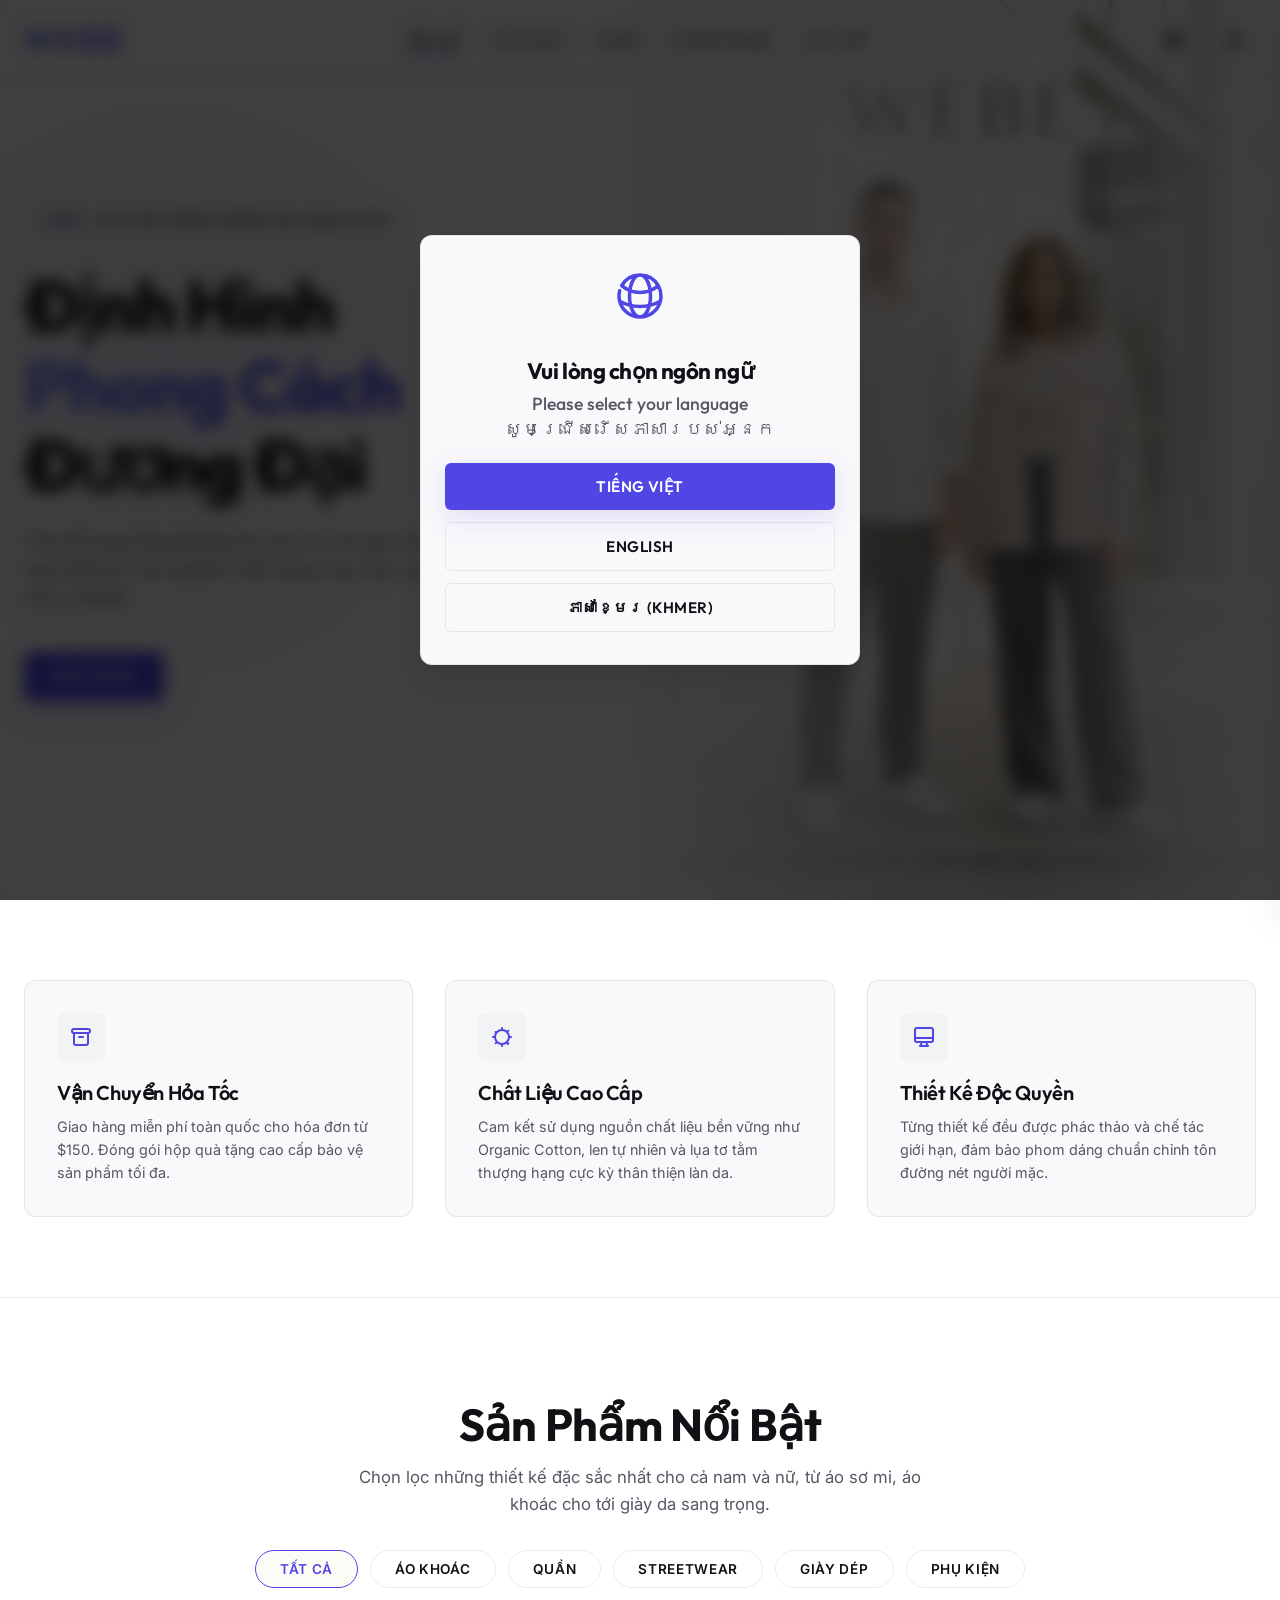
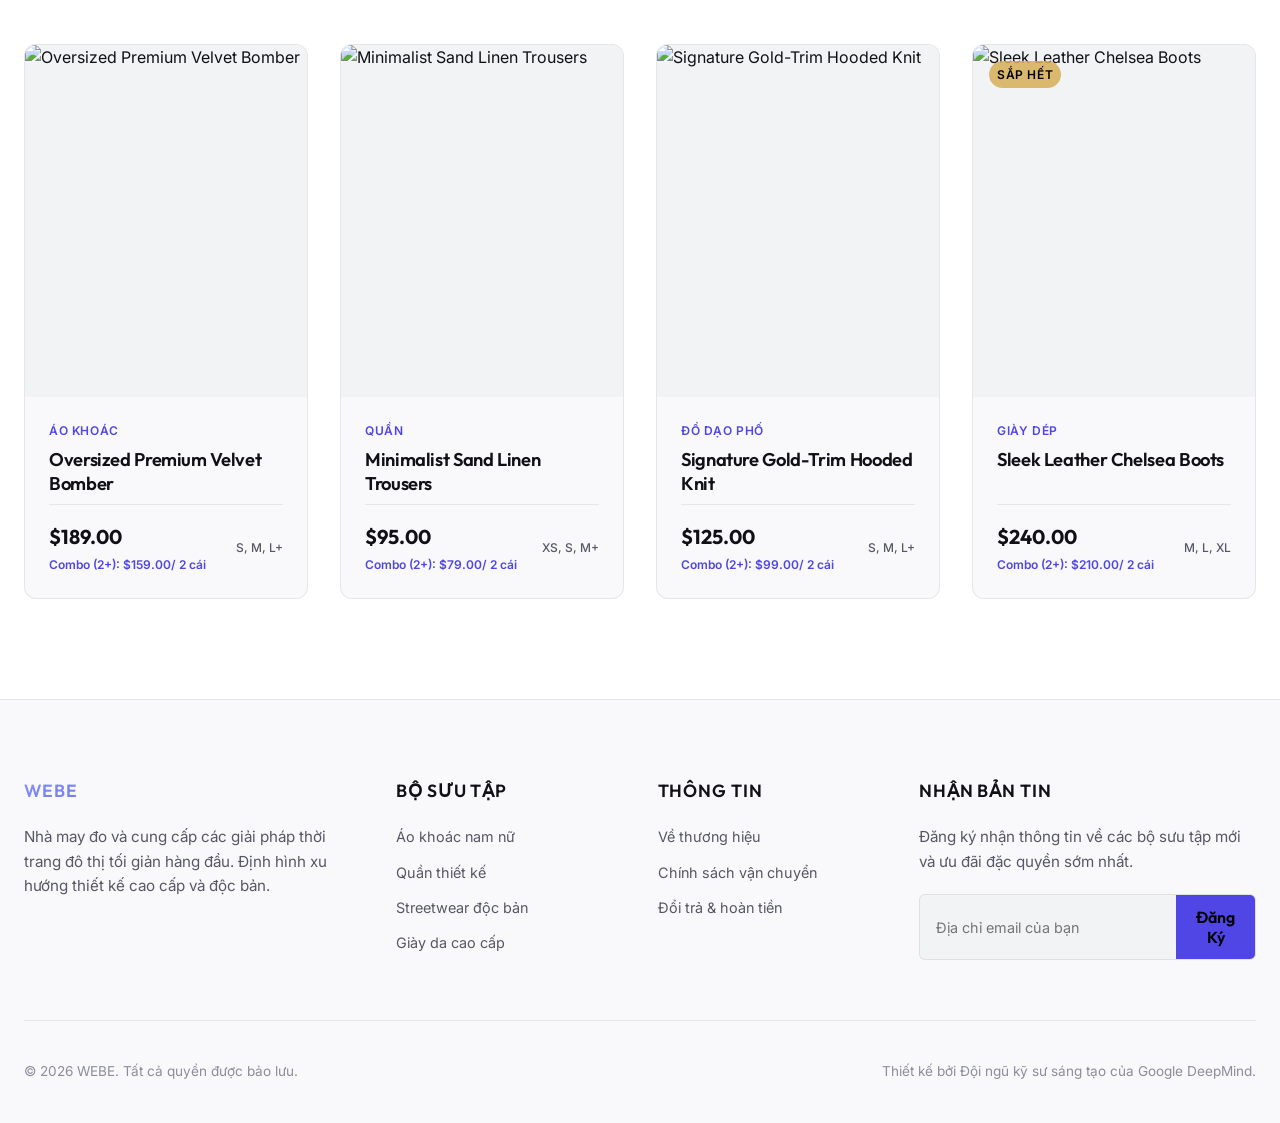
==== index.html @ cad2ecef "wrap modal containers inside forms to prevent mobile/webview form submission bugs" ====
<!DOCTYPE html>
<html lang="vi">

<head>
  <meta charset="UTF-8">
  <meta name="viewport" content="width=device-width, initial-scale=1.0">
  <title>WEBE | Premium Contemporary Fashion Store</title>
  <!-- SEO Meta Tags -->
  <meta name="description"
    content="Khám phá bộ sưu tập thời trang đương đại WEBE. Thiết kế tối giản, chất liệu cao cấp và phong cách đô thị thời thượng.">
  <meta name="keywords" content="thời trang, webe, premium fashion, áo khoác, streetwear, quần áo thiết kế">

  <link rel="stylesheet" href="css/style.css">
  <link rel="stylesheet" href="css/landing.css">
</head>

<body>

  <!-- Floating Navigation Bar -->
  <nav class="navbar" id="navbar">
    <div class="container navbar-container">
      <div class="logo">
        <a href="index.html">WEBE</a>
      </div>

      <ul class="nav-links">
        <li><a href="#" class="nav-link active" data-filter="all" data-i18n="nav_all">Tất Cả</a></li>
        <li><a href="#" class="nav-link" data-filter="Outerwear" data-i18n="nav_outerwear">Áo Khoác</a></li>
        <li><a href="#" class="nav-link" data-filter="Trousers" data-i18n="nav_trousers">Quần</a></li>
        <li><a href="#" class="nav-link" data-filter="Streetwear" data-i18n="nav_streetwear">Streetwear</a></li>
        <li><a href="#" class="nav-link" data-filter="Footwear" data-i18n="nav_footwear">Giày Dép</a></li>
      </ul>

      <div class="nav-actions">
        <!-- Language Selector Dropdown -->
        <div class="lang-selector-wrapper">
          <button class="btn-icon" id="btnLangSelector" title="Ngôn ngữ / Language / ភាសា">
            <!-- Globe Icon SVG -->
            <svg style="width: 20px; height: 20px;" fill="none" stroke="currentColor" stroke-width="2"
              viewBox="0 0 24 24" xmlns="http://www.w3.org/2000/svg">
              <path stroke-linecap="round" stroke-linejoin="round"
                d="M12 21a9.004 9.004 0 008.716-6.747M12 21a9.004 9.004 0 01-8.716-6.747M12 21c2.485 0 4.5-4.03 4.5-9S14.485 3 12 3m0 18c-2.485 0-4.5-4.03-4.5-9S9.515 3 12 3m0 0a8.997 8.997 0 017.843 4.582M12 3a8.997 8.997 0 00-7.843 4.582m15.686 0A11.953 11.953 0 0112 10.5c-2.998 0-5.74-1.1-7.843-2.918m15.686 0A8.959 8.959 0 0121 12c0 .778-.099 1.533-.284 2.253m0 0A17.919 17.919 0 0112 16.5c-3.162 0-6.133-.815-8.716-2.247m0 0A9.015 9.015 0 013 12c0-.778.099-1.533.284-2.253">
              </path>
            </svg>
          </button>
          <div class="lang-dropdown" id="langDropdown">
            <button class="lang-option-btn active" data-lang="vi">Tiếng Việt</button>
            <button class="lang-option-btn" data-lang="en">English</button>
            <button class="lang-option-btn" data-lang="km">ភាសាខ្មែរ</button>
          </div>
        </div>

        <!-- Cart Trigger Badge -->
        <button class="btn-icon cart-trigger" id="btnOpenCart" title="Giỏ hàng">
          <svg style="width: 20px; height: 20px;" fill="none" stroke="currentColor" stroke-width="2" viewBox="0 0 24 24"
            xmlns="http://www.w3.org/2000/svg">
            <path stroke-linecap="round" stroke-linejoin="round" d="M16 11V7a4 4 0 00-8 0v4M5 9h14l1 12H4L5 9z"></path>
          </svg>
          <span class="cart-count" id="cartBadge">0</span>
        </button>
      </div>
    </div>
  </nav>

  <!-- Hero Section -->
  <header class="hero">
    <div class="hero-glow"></div>
    <div class="container" style="height: 100%; display: flex; align-items: center; width: 100%;">
      <div class="hero-content">
        <div class="hero-badge">
          <span class="badge badge-primary" data-i18n="hero_badge_new">WEBE</span>
          <span data-i18n="hero_badge_season">BST THỜI TRANG ĐƯƠNG ĐẠI UNISEX 2026</span>
        </div>
        <h1 class="hero-title" data-i18n="hero_title">Định Hình<br><span class="text-gold">Phong Cách</span><br>Đương
          Đại</h1>
        <p class="hero-description" data-i18n="hero_desc">Tinh tế trong từng đường kim mũi chỉ, tối giản trong ngôn ngữ
          thiết kế. Trải nghiệm
          chất lượng may mặc cao cấp vượt trội từ WEBE.</p>
        <div class="hero-buttons">
          <a href="#collection" class="btn btn-primary" data-i18n="hero_buy_now">Mua Ngay</a>
        </div>
      </div>
    </div>

    <!-- Hero Image Media -->
    <div class="hero-bg-media">
      <img src="assets/hero_model.png" class="hero-img" alt="WEBE Premium Contemporary Fashion Lookbook Model">
    </div>
  </header>

  <!-- Trust Propositions Section -->
  <section class="features-section">
    <div class="container">
      <div class="features-grid">
        <!-- Feature 1 -->
        <div class="feature-card">
          <div class="feature-icon">
            <svg fill="none" stroke="currentColor" stroke-width="2" viewBox="0 0 24 24"
              xmlns="http://www.w3.org/2000/svg">
              <path stroke-linecap="round" stroke-linejoin="round"
                d="M5 8h14M5 8a2 2 0 110-4h14a2 2 0 110 4M5 8v10a2 2 0 002 2h10a2 2 0 002-2V8m-9 4h4"></path>
            </svg>
          </div>
          <h3 class="feature-title" data-i18n="feat1_title">Vận Chuyển Hỏa Tốc</h3>
          <p class="feature-desc" data-i18n="feat1_desc">Giao hàng miễn phí toàn quốc cho hóa đơn từ $50. Đóng gói hộp
            quà tặng cao cấp bảo vệ
            sản phẩm tối đa.</p>
        </div>
        <!-- Feature 2 -->
        <div class="feature-card">
          <div class="feature-icon">
            <svg fill="none" stroke="currentColor" stroke-width="2" viewBox="0 0 24 24"
              xmlns="http://www.w3.org/2000/svg">
              <path stroke-linecap="round" stroke-linejoin="round"
                d="M12 3v1m0 16v1m9-9h-1M4 12H3m15.364-6.364l-.707.707M6.343 17.657l-.707.707m0-11.314l.707.707m11.314 11.314l.707-.707M12 5a7 7 0 100 14 7 7 0 000-14z">
              </path>
            </svg>
          </div>
          <h3 class="feature-title" data-i18n="feat2_title">Chất Liệu Cao Cấp</h3>
          <p class="feature-desc" data-i18n="feat2_desc">Cam kết sử dụng nguồn chất liệu bền vững như Organic Cotton,
            len tự nhiên và lụa tơ
            tằm thượng hạng cực kỳ thân thiện làn da.</p>
        </div>
        <!-- Feature 3 -->
        <div class="feature-card">
          <div class="feature-icon">
            <svg fill="none" stroke="currentColor" stroke-width="2" viewBox="0 0 24 24"
              xmlns="http://www.w3.org/2000/svg">
              <path stroke-linecap="round" stroke-linejoin="round"
                d="M9.75 17L9 20l-1 1h8l-1-1-.75-3M3 13h18M5 17h14a2 2 0 002-2V5a2 2 0 00-2-2H5a2 2 0 00-2 2v10a2 2 0 002 2z">
              </path>
            </svg>
          </div>
          <h3 class="feature-title" data-i18n="feat3_title">Thiết Kế Độc Quyền</h3>
          <p class="feature-desc" data-i18n="feat3_desc">Từng thiết kế đều được phác thảo và chế tác giới hạn, đảm bảo
            phom dáng chuẩn chỉnh
            tôn đường nét người mặc.</p>
        </div>
      </div>
    </div>
  </section>

  <!-- Collection Section -->
  <section class="collection-section" id="collection">
    <div class="container">
      <div class="collection-header">
        <h2 data-i18n="coll_title">Sản Phẩm Nổi Bật</h2>
        <p data-i18n="coll_desc">Chọn lọc những thiết kế đặc sắc nhất cho cả nam và nữ, từ áo sơ mi, áo khoác cho tới
          giày da sang trọng.
        </p>

        <!-- Category Filter Tabs -->
        <div class="filter-tabs">
          <button class="filter-tab active" data-filter="all" data-i18n="coll_tab_all">Tất cả</button>
          <button class="filter-tab" data-filter="Outerwear" data-i18n="coll_tab_outer">Áo khoác</button>
          <button class="filter-tab" data-filter="Trousers" data-i18n="coll_tab_trousers">Quần</button>
          <button class="filter-tab" data-filter="Streetwear" data-i18n="coll_tab_street">Streetwear</button>
          <button class="filter-tab" data-filter="Footwear" data-i18n="coll_tab_footwear">Giày dép</button>
          <button class="filter-tab" data-filter="Accessories" data-i18n="coll_tab_acc">Phụ kiện</button>
        </div>
      </div>

      <!-- Dynamic Product List -->
      <div class="products-grid" id="productsGrid">
        <!-- Products populated dynamically by landing.js -->
      </div>
    </div>
  </section>

  <!-- Side Cart Drawer Overlay -->
  <div class="cart-overlay" id="cartOverlay"></div>
  <div class="cart-drawer" id="cartDrawer">
    <div class="cart-header">
      <h3 data-i18n="cart_title">Giỏ Hàng Của Bạn</h3>
      <span class="cart-close" id="btnCloseCart">
        <!-- Cross SVG -->
        <svg style="width: 24px; height: 24px;" fill="none" stroke="currentColor" stroke-width="2" viewBox="0 0 24 24"
          xmlns="http://www.w3.org/2000/svg">
          <path stroke-linecap="round" stroke-linejoin="round" d="M6 18L18 6M6 6l12 12"></path>
        </svg>
      </span>
    </div>

    <!-- Scrollable Items List -->
    <div class="cart-items" id="cartItemsContainer">
      <!-- Generated dynamically in landing.js -->
    </div>

    <!-- Summary Total Box -->
    <div class="cart-footer">
      <div class="cart-totals-list" style="margin-bottom: 20px;">
        <div class="cart-totals-row">
          <span data-i18n="cart_subtotal">Tạm tính:</span>
          <span id="cartSubtotal">$0.00</span>
        </div>
        <div class="cart-totals-row">
          <span data-i18n="cart_shipping">Phí vận chuyển:</span>
          <span id="cartShipping">$0.00</span>
        </div>
        <div class="cart-totals-row total-row">
          <span data-i18n="cart_total">Tổng thanh toán:</span>
          <span class="text-gold" id="cartTotal">$0.00</span>
        </div>
      </div>
      <button class="btn btn-primary cart-checkout-btn" id="btnCheckout" data-i18n="cart_checkout">Thanh Toán Ngay</button>
    </div>
  </div>

  <!-- PRODUCT QUICK VIEW OVERLAY MODAL -->
  <div class="modal-overlay" id="quickViewModal">
    <div class="modal-container">
      <div class="modal-header" style="border-bottom: none;">
        <div></div>
        <span class="modal-close" id="btnCloseQVModal">
          <!-- Cross SVG -->
          <svg style="width: 24px; height: 24px;" fill="none" stroke="currentColor" stroke-width="2" viewBox="0 0 24 24"
            xmlns="http://www.w3.org/2000/svg">
            <path stroke-linecap="round" stroke-linejoin="round" d="M6 18L18 6M6 6l12 12"></path>
          </svg>
        </span>
      </div>

      <div class="modal-body" style="padding-top: 0;">
        <div class="quick-view-container">
          <!-- Left Gallery Image Carousel -->
          <div class="quick-view-gallery">
            <div class="gallery-main-wrapper">
              <img id="qvMainImage" src="" class="gallery-main-img" alt="product main view">
            </div>
            <div class="gallery-thumbs" id="qvThumbs">
              <!-- Dynamically populated thumbnails -->
            </div>
          </div>

          <!-- Right specs selector panel -->
          <div class="quick-view-details">
            <span class="qv-category" id="qvCategory">Category</span>
            <h2 class="qv-title" id="qvTitle">Product Name</h2>
            <div class="qv-price" id="qvPrice">$0.00</div>
            <p class="qv-desc" id="qvDesc">Description goes here...</p>

            <!-- Color Options Selection -->
            <div class="variant-selection">
              <h4 class="variant-title" data-i18n="qv_color">Màu sắc:</h4>
              <div class="color-variants" id="qvColorsContainer">
                <!-- Color dots -->
              </div>
            </div>

            <!-- Size Selection -->
            <div class="variant-selection">
              <h4 class="variant-title" data-i18n="qv_size">Kích cỡ:</h4>
              <div class="size-variants" id="qvSizesContainer">
                <!-- Sizes items -->
              </div>
            </div>

            <div class="qv-stock-info" id="qvStockInfo">Còn hàng: 0 sản phẩm</div>

            <button class="btn btn-primary" id="btnQVAddToCart" style="width: 100%; margin-top: 24px; padding: 16px;"
              data-i18n="qv_add_to_cart">
              Thêm Vào Giỏ Hàng
            </button>
          </div>
        </div>
      </div>
    </div>
  </div>

  <!-- CHECKOUT MODAL -->
  <div class="modal-overlay" id="checkoutModal">
    <form id="checkoutForm" class="modal-container" style="max-width: 500px; margin: 0;">
      <div class="modal-header">
        <h3 data-i18n="check_title">Thông Tin Giao Hàng</h3>
        <span class="modal-close" id="btnCloseCheckoutModal">
          <!-- Cross SVG -->
          <svg style="width: 24px; height: 24px;" fill="none" stroke="currentColor" stroke-width="2" viewBox="0 0 24 24"
            xmlns="http://www.w3.org/2000/svg">
            <path stroke-linecap="round" stroke-linejoin="round" d="M6 18L18 6M6 6l12 12"></path>
          </svg>
        </span>
      </div>
      <div class="modal-body">
        <div class="form-group">
          <label for="custName" data-i18n="check_name">Họ và Tên *</label>
          <input type="text" id="custName" class="form-control" placeholder="Nhập họ và tên đầy đủ" required>
        </div>
        <div class="form-group">
          <label for="custPhone" data-i18n="check_phone">Số Điện Thoại *</label>
          <input type="tel" id="custPhone" class="form-control" placeholder="Nhập số điện thoại liên hệ" required
            pattern="[0-9]{9,11}" title="Vui lòng nhập số điện thoại hợp lệ từ 9 đến 11 số">
        </div>
        <div class="form-group">
          <label for="custAddress" data-i18n="check_address">Địa Chỉ Giao Hàng *</label>
          <textarea id="custAddress" class="form-control" rows="3" placeholder="Nhập địa chỉ giao nhận chi tiết"
            required></textarea>
        </div>

        <div style="margin-top: 24px; padding-top: 16px; border-top: 1px solid var(--border-color);">
          <div style="display: flex; justify-content: space-between; margin-bottom: 8px; font-size: 0.9rem; color: var(--text-secondary);">
            <span data-i18n="cart_subtotal">Tạm tính:</span>
            <span id="checkoutSubtotal">$0.00</span>
          </div>
          <div style="display: flex; justify-content: space-between; margin-bottom: 8px; font-size: 0.9rem; color: var(--text-secondary);">
            <span data-i18n="cart_shipping">Phí vận chuyển:</span>
            <span id="checkoutShipping">$0.00</span>
          </div>
          <div style="display: flex; justify-content: space-between; font-weight: 700; font-size: 1.15rem; color: var(--text-primary); border-top: 1px dashed var(--border-color); padding-top: 12px; margin-top: 12px; align-items: center;">
            <span data-i18n="cart_total">Tổng thanh toán:</span>
            <span class="text-gold" id="checkoutTotalAmount" style="font-size: 1.4rem; font-weight: 700; font-family: var(--font-heading);">$0.00</span>
          </div>
        </div>
      </div>
      <div class="modal-footer">
        <button type="button" class="btn btn-secondary" id="btnCancelCheckout" data-i18n="check_cancel">Hủy</button>
        <button type="submit" class="btn btn-primary" id="btnConfirmCheckout"
          data-i18n="check_confirm">Xác Nhận Đặt Hàng</button>
      </div>
    </form>
  </div>

  <!-- Storefooter -->
  <footer class="footer">
    <div class="container">
      <div class="footer-grid">
        <div class="footer-col footer-about">
          <h4 class="text-gold" data-i18n="foot_about_title">WEBE</h4>
          <p data-i18n="foot_about_desc">Nhà may đo và cung cấp các giải pháp thời trang đô thị tối giản hàng đầu. Định
            hình xu hướng thiết kế cao
            cấp và độc bản.</p>
        </div>

        <div class="footer-col">
          <h4 data-i18n="foot_coll_title">Bộ Sưu Tập</h4>
          <div class="footer-links">
            <a href="#" class="footer-link" data-filter="Outerwear" data-i18n="foot_links_outer">Áo khoác nam nữ</a>
            <a href="#" class="footer-link" data-filter="Trousers" data-i18n="foot_links_trousers">Quần thiết kế</a>
            <a href="#" class="footer-link" data-filter="Streetwear" data-i18n="foot_links_street">Streetwear độc
              bản</a>
            <a href="#" class="footer-link" data-filter="Footwear" data-i18n="foot_links_footwear">Giày da cao cấp</a>
          </div>
        </div>

        <div class="footer-col">
          <h4 data-i18n="foot_info_title">Thông Tin</h4>
          <div class="footer-links">
            <a href="#" class="footer-link" data-i18n="foot_links_brand">Về thương hiệu</a>
            <a href="#" class="footer-link" data-i18n="foot_links_ship">Chính sách vận chuyển</a>
            <a href="#" class="footer-link" data-i18n="foot_links_refund">Đổi trả & hoàn tiền</a>
          </div>
        </div>

        <div class="footer-col footer-newsletter">
          <h4 data-i18n="foot_news_title">Nhận Bản Tin</h4>
          <p data-i18n="foot_news_desc">Đăng ký nhận thông tin về các bộ sưu tập mới và ưu đãi đặc quyền sớm nhất.</p>
          <form class="newsletter-form" id="newsletterForm">
            <input type="email" placeholder="Địa chỉ email của bạn" required>
            <button type="submit" data-i18n="foot_news_btn">Đăng Ký</button>
          </form>
        </div>
      </div>

      <div class="footer-bottom">
        <p data-i18n="foot_copy">&copy; 2026 WEBE. Tất cả quyền được bảo lưu.</p>
        <p data-i18n="foot_credit">Thiết kế bởi Đội ngũ kỹ sư sáng tạo của Google DeepMind.</p>
      </div>
    </div>
  </footer>

  <!-- FIRST VISIT LANGUAGE WELCOME POPUP -->
  <div class="modal-overlay" id="langWelcomeModal" style="z-index: 4000;">
    <div class="modal-container" style="max-width: 440px; text-align: center; padding: 32px 24px;">
      <div style="font-size: 2.5rem; margin-bottom: 16px; color: var(--accent);">
        <!-- Globe Icon SVG -->
        <svg style="width: 56px; height: 56px; margin: 0 auto;" fill="none" stroke="currentColor" stroke-width="1.5"
          viewBox="0 0 24 24" xmlns="http://www.w3.org/2000/svg">
          <path stroke-linecap="round" stroke-linejoin="round"
            d="M12 21a9.004 9.004 0 008.716-6.747M12 21a9.004 9.004 0 01-8.716-6.747M12 21c2.485 0 4.5-4.03 4.5-9S14.485 3 12 3m0 18c-2.485 0-4.5-4.03-4.5-9S9.515 3 12 3m0 0a8.997 8.997 0 017.843 4.582M12 3a8.997 8.997 0 00-7.843 4.582m15.686 0A11.953 11.953 0 0112 10.5c-2.998 0-5.74-1.1-7.843-2.918m15.686 0A8.959 8.959 0 0121 12c0 .778-.099 1.533-.284 2.253m0 0A17.919 17.919 0 0112 16.5c-3.162 0-6.133-.815-8.716-2.247m0 0A9.015 9.015 0 013 12c0-.778.099-1.533.284-2.253">
          </path>
        </svg>
      </div>
      <h3 style="font-family: var(--font-heading); font-size: 1.4rem; font-weight: 700; margin-bottom: 8px;">Vui lòng
        chọn ngôn ngữ</h3>
      <h4
        style="font-family: var(--font-heading); font-size: 1.1rem; font-weight: 500; color: var(--text-secondary); margin-bottom: 4px; text-transform: none; letter-spacing: normal;">
        Please select your language</h4>
      <h4
        style="font-family: var(--font-heading); font-size: 1.1rem; font-weight: 500; color: var(--text-secondary); margin-bottom: 24px; text-transform: none; letter-spacing: normal;">
        សូមជ្រើសរើសភាសារបស់អ្នក</h4>

      <div style="display: flex; flex-direction: column; gap: 12px; margin-top: 24px;">
        <button class="btn btn-primary welcome-lang-btn" data-lang="vi" style="width: 100%;">Tiếng Việt</button>
        <button class="btn btn-secondary welcome-lang-btn" data-lang="en" style="width: 100%;">English</button>
        <button class="btn btn-secondary welcome-lang-btn" data-lang="km" style="width: 100%;">ភាសាខ្មែរ
          (Khmer)</button>
      </div>
    </div>
  </div>

  <!-- Toast Notification System -->
  <div class="toast-container" id="toastContainer"></div>

  <!-- Load Database and Store logic -->
  <script src="js/db.js?v=1.0.3"></script>
  <script src="js/landing.js?v=1.0.3"></script>
</body>

</html>
---- css/style.css ----
@import url('https://fonts.googleapis.com/css2?family=Inter:wght@300;400;500;600;700&family=Outfit:wght@300;400;500;600;700;800&display=swap');

/* ==========================================
   DESIGN SYSTEM & VARIABLES
   ========================================== */
:root {
  /* Colors */
  --bg-primary: #ffffff;
  --bg-secondary: #f9f9fb;
  --bg-tertiary: #f1f3f5;
  
  --text-primary: #111115;
  --text-secondary: #575765;
  --text-muted: #8d8d9d;
  
  --accent: #4f46e5; /* Vibrant Electric Indigo */
  --accent-light: #818cf8;
  --accent-hover: #3730a3;
  
  --danger: #ef4444;
  --danger-hover: #dc2626;
  --success: #10b981;
  --warning: #f59e0b;
  
  --border-color: rgba(0, 0, 0, 0.08);
  --border-color-hover: rgba(0, 0, 0, 0.16);
  --glass-bg: rgba(255, 255, 255, 0.85);
  --glass-border: rgba(0, 0, 0, 0.05);
  
  /* Fonts */
  --font-heading: 'Outfit', sans-serif;
  --font-body: 'Inter', sans-serif;
  
  /* Shadows */
  --shadow-sm: 0 2px 8px rgba(0, 0, 0, 0.04);
  --shadow-md: 0 8px 24px rgba(0, 0, 0, 0.06);
  --shadow-lg: 0 16px 40px rgba(0, 0, 0, 0.1);
  --shadow-accent: 0 8px 30px rgba(79, 70, 229, 0.15);
  
  /* Radii */
  --radius-sm: 6px;
  --radius-md: 12px;
  --radius-lg: 20px;
  --radius-full: 9999px;
  
  /* Layout */
  --max-width: 1400px;
  --header-height: 80px;
  
  /* Transitions */
  --transition-fast: 0.2s cubic-bezier(0.16, 1, 0.3, 1);
  --transition-normal: 0.3s cubic-bezier(0.16, 1, 0.3, 1);
  --transition-slow: 0.5s cubic-bezier(0.16, 1, 0.3, 1);
}

/* ==========================================
   CSS RESET & BASICS
   ========================================== */
*, *::before, *::after {
  box-sizing: border-box;
  margin: 0;
  padding: 0;
}

html {
  scroll-behavior: smooth;
  font-size: 16px;
}

body {
  background-color: var(--bg-primary);
  color: var(--text-primary);
  font-family: var(--font-body);
  line-height: 1.6;
  overflow-x: hidden;
  -webkit-font-smoothing: antialiased;
}

a {
  color: inherit;
  text-decoration: none;
  transition: var(--transition-fast);
}

button, input, textarea, select {
  font-family: inherit;
  font-size: inherit;
  color: inherit;
  background: none;
  border: none;
  outline: none;
}

button {
  cursor: pointer;
}

img {
  max-width: 100%;
  height: auto;
  display: block;
}

ul {
  list-style: none;
}

/* Custom Scrollbar */
::-webkit-scrollbar {
  width: 8px;
  height: 8px;
}

::-webkit-scrollbar-track {
  background: var(--bg-primary);
}

::-webkit-scrollbar-thumb {
  background: var(--bg-tertiary);
  border-radius: var(--radius-full);
  border: 2px solid var(--bg-primary);
}

::-webkit-scrollbar-thumb:hover {
  background: var(--text-muted);
}

/* ==========================================
   TYPOGRAPHY
   ========================================== */
h1, h2, h3, h4, h5, h6 {
  font-family: var(--font-heading);
  font-weight: 700;
  line-height: 1.2;
  letter-spacing: -0.02em;
}

.text-gold {
  color: var(--accent);
  background: linear-gradient(135deg, var(--accent-light), var(--accent));
  -webkit-background-clip: text;
  -webkit-text-fill-color: transparent;
}

/* ==========================================
   GLOBAL COMPONENTS & STYLES
   ========================================== */

/* Buttons */
.btn {
  display: inline-flex;
  align-items: center;
  justify-content: center;
  gap: 8px;
  padding: 12px 28px;
  border-radius: var(--radius-sm);
  font-family: var(--font-heading);
  font-weight: 600;
  font-size: 0.95rem;
  letter-spacing: 0.03em;
  text-transform: uppercase;
  transition: var(--transition-normal);
  position: relative;
  overflow: hidden;
}

.btn-primary {
  background-color: var(--accent);
  color: #ffffff;
  box-shadow: var(--shadow-accent);
}

.btn-primary:hover {
  background-color: var(--accent-hover);
  transform: translateY(-2px);
  box-shadow: 0 12px 35px rgba(79, 70, 229, 0.25);
}

.btn-secondary {
  background-color: transparent;
  color: var(--text-primary);
  border: 1px solid var(--border-color);
}

.btn-secondary:hover {
  border-color: var(--text-primary);
  background-color: rgba(255, 255, 255, 0.05);
}

.btn-danger {
  background-color: var(--danger);
  color: white;
}

.btn-danger:hover {
  background-color: var(--danger-hover);
  transform: translateY(-2px);
}

.btn-icon {
  width: 44px;
  height: 44px;
  border-radius: var(--radius-full);
  display: flex;
  align-items: center;
  justify-content: center;
  background-color: var(--bg-tertiary);
  border: 1px solid var(--border-color);
  color: var(--text-primary);
  transition: var(--transition-fast);
}

.btn-icon:hover {
  border-color: var(--accent);
  color: var(--accent);
  transform: translateY(-1px);
}

/* Form Controls */
.form-group {
  margin-bottom: 20px;
}

.form-group label {
  display: block;
  font-family: var(--font-heading);
  font-size: 0.85rem;
  font-weight: 600;
  text-transform: uppercase;
  letter-spacing: 0.05em;
  margin-bottom: 8px;
  color: var(--text-secondary);
}

.form-control {
  width: 100%;
  padding: 12px 16px;
  background-color: var(--bg-tertiary);
  border: 1px solid var(--border-color);
  border-radius: var(--radius-sm);
  color: var(--text-primary);
  font-size: 0.95rem;
  transition: var(--transition-fast);
}

.form-control:focus {
  border-color: var(--accent);
  background-color: var(--bg-secondary);
  box-shadow: 0 0 0 2px rgba(212, 175, 55, 0.15);
}

/* Glassmorphism Panel */
.glass-panel {
  background: var(--glass-bg);
  backdrop-filter: blur(16px);
  -webkit-backdrop-filter: blur(16px);
  border: 1px solid var(--glass-border);
  box-shadow: var(--shadow-lg);
}

/* Badge */
.badge {
  display: inline-flex;
  align-items: center;
  gap: 4px;
  padding: 4px 8px;
  border-radius: var(--radius-full);
  font-size: 0.75rem;
  font-weight: 600;
  text-transform: uppercase;
  letter-spacing: 0.05em;
}

.badge-primary {
  background-color: rgba(214, 175, 87, 0.15);
  color: var(--accent);
  border: 1px solid rgba(214, 175, 87, 0.3);
}

.badge-success {
  background-color: rgba(16, 185, 129, 0.15);
  color: var(--success);
}

.badge-danger {
  background-color: rgba(239, 68, 110, 0.15);
  color: var(--danger);
}

/* Container */
.container {
  max-width: var(--max-width);
  margin-left: auto;
  margin-right: auto;
  padding-left: 24px;
  padding-right: 24px;
}

/* Status Messages (Toast) */
.toast-container {
  position: fixed;
  bottom: 24px;
  right: 24px;
  z-index: 9999;
  display: flex;
  flex-direction: column;
  gap: 12px;
}

.toast {
  padding: 16px 24px;
  background-color: var(--bg-tertiary);
  border-left: 4px solid var(--accent);
  border-radius: var(--radius-sm);
  box-shadow: var(--shadow-lg);
  color: var(--text-primary);
  font-family: var(--font-heading);
  font-weight: 500;
  display: flex;
  align-items: center;
  gap: 12px;
  transform: translateY(20px);
  opacity: 0;
  animation: slideIn 0.3s forwards cubic-bezier(0.16, 1, 0.3, 1);
  min-width: 280px;
}

.toast.toast-success {
  border-left-color: var(--success);
}

.toast.toast-error {
  border-left-color: var(--danger);
}

@keyframes slideIn {
  to {
    transform: translateY(0);
    opacity: 1;
  }
}

/* ==========================================
   GLOBAL MODALS OVERLAY & LAYOUT (SHARED)
   ========================================== */
.modal-overlay {
  position: fixed;
  top: 0;
  left: 0;
  width: 100%;
  height: 100%;
  background-color: rgba(0, 0, 0, 0.75);
  backdrop-filter: blur(8px);
  z-index: 3000;
  display: flex;
  align-items: center;
  justify-content: center;
  opacity: 0;
  pointer-events: none;
  transition: var(--transition-normal);
}

.modal-overlay.active {
  opacity: 1;
  pointer-events: auto;
}

.modal-container {
  background-color: var(--bg-secondary);
  border: 1px solid var(--border-color);
  border-radius: var(--radius-md);
  width: 100%;
  max-width: 720px;
  max-height: 90vh;
  overflow-y: auto;
  box-shadow: var(--shadow-lg);
  transform: scale(0.95);
  transition: var(--transition-normal);
}

/* Custom scrollbar to prevent sharp track corners and match theme */
.modal-container::-webkit-scrollbar {
  width: 8px;
}

.modal-container::-webkit-scrollbar-track {
  background: transparent;
}

.modal-container::-webkit-scrollbar-thumb {
  background: var(--border-color-hover);
  border-radius: var(--radius-full);
}

.modal-container::-webkit-scrollbar-thumb:hover {
  background: var(--text-muted);
}

.modal-overlay.active .modal-container {
  transform: scale(1);
}

.modal-header {
  padding: 24px 32px;
  border-bottom: 1px solid var(--border-color);
  display: flex;
  justify-content: space-between;
  align-items: center;
  background-color: var(--bg-secondary);
  border-top-left-radius: calc(var(--radius-md) - 1px);
  border-top-right-radius: calc(var(--radius-md) - 1px);
}

.modal-header h3 {
  font-size: 1.4rem;
  font-weight: 700;
}

.modal-close {
  cursor: pointer;
  color: var(--text-secondary);
  transition: var(--transition-fast);
}

.modal-close:hover {
  color: var(--text-primary);
}

.modal-body {
  padding: 32px;
}

.modal-footer {
  padding: 24px 32px;
  border-top: 1px solid var(--border-color);
  display: flex;
  justify-content: flex-end;
  gap: 16px;
  background-color: var(--bg-secondary);
  border-bottom-left-radius: calc(var(--radius-md) - 1px);
  border-bottom-right-radius: calc(var(--radius-md) - 1px);
}

@keyframes spin {
  from { transform: rotate(0deg); }
  to { transform: rotate(360deg); }
}

/* ==========================================
   MULTI-LANGUAGE SELECTOR DROPDOWN & WELCOME MODAL
   ========================================== */
.lang-selector-wrapper {
  position: relative;
}

.lang-dropdown {
  position: absolute;
  top: 100%;
  right: 0;
  margin-top: 8px;
  background-color: var(--bg-secondary);
  border: 1px solid var(--border-color);
  border-radius: var(--radius-sm);
  box-shadow: var(--shadow-lg);
  display: none;
  flex-direction: column;
  min-width: 150px;
  z-index: 1000;
  overflow: hidden;
}

.lang-dropdown.active {
  display: flex;
}

.lang-option-btn {
  padding: 12px 20px;
  text-align: left;
  font-size: 0.85rem;
  font-weight: 500;
  color: var(--text-secondary);
  transition: var(--transition-fast);
  width: 100%;
  border-bottom: 1px solid rgba(255, 255, 255, 0.03);
  background: none;
  border: none;
  cursor: pointer;
  outline: none;
}

.lang-option-btn:last-child {
  border-bottom: none;
}

.lang-option-btn:hover {
  background-color: var(--bg-tertiary);
  color: var(--accent);
}

.lang-option-btn.active {
  color: var(--accent);
  font-weight: 600;
  background-color: rgba(214, 175, 55, 0.03);
}

.welcome-lang-btn {
  padding: 14px 28px;
  font-size: 0.95rem;
  font-weight: 600;
  width: 100%;
  border-radius: var(--radius-sm);
  transition: var(--transition-normal);
}

/* Mobile responsive adjustments for shared style elements */
@media (max-width: 576px) {
  .modal-container {
    width: calc(100% - 24px);
    max-height: 92vh;
  }
  
  .modal-header {
    padding: 16px 20px;
  }
  
  .modal-body {
    padding: 20px 16px;
  }
  
  .modal-footer {
    padding: 16px 20px;
  }
  
  .toast-container {
    left: 16px;
    right: 16px;
    bottom: 16px;
  }
  
  .toast {
    width: 100%;
    min-width: 0;
    padding: 12px 16px;
    font-size: 0.9rem;
  }
}
---- css/landing.css ----
/* ==========================================
   LANDING PAGE STOREFRONT STYLES
   ========================================== */

/* Header & Navigation */
.navbar {
  position: fixed;
  top: 0;
  left: 0;
  width: 100%;
  height: var(--header-height);
  z-index: 900;
  display: flex;
  align-items: center;
  border-bottom: 1px solid var(--border-color);
  transition: var(--transition-normal);
}

.navbar.scrolled {
  background: rgba(255, 255, 255, 0.85);
  backdrop-filter: blur(20px);
  -webkit-backdrop-filter: blur(20px);
  height: 70px;
}

.navbar-container {
  display: flex;
  justify-content: space-between;
  align-items: center;
  width: 100%;
}

.logo a {
  font-family: var(--font-heading);
  font-size: 1.8rem;
  font-weight: 800;
  letter-spacing: 0.15em;
  display: inline-block;
  background: linear-gradient(135deg, var(--accent-light), var(--accent));
  -webkit-background-clip: text;
  -webkit-text-fill-color: transparent;
}

.nav-links {
  display: flex;
  gap: 32px;
}

.nav-link {
  font-family: var(--font-heading);
  font-size: 0.85rem;
  font-weight: 600;
  text-transform: uppercase;
  letter-spacing: 0.05em;
  color: var(--text-secondary);
  position: relative;
  padding: 6px 0;
}

.nav-link::after {
  content: '';
  position: absolute;
  bottom: 0;
  left: 0;
  width: 0;
  height: 2px;
  background-color: var(--accent);
  transition: var(--transition-fast);
}

.nav-link:hover, .nav-link.active {
  color: var(--text-primary);
}

.nav-link:hover::after, .nav-link.active::after {
  width: 100%;
}

.nav-actions {
  display: flex;
  align-items: center;
  gap: 16px;
}

.cart-trigger {
  position: relative;
}

.cart-count {
  position: absolute;
  top: -4px;
  right: -4px;
  background-color: var(--accent);
  color: #ffffff;
  font-size: 0.7rem;
  font-weight: 700;
  width: 18px;
  height: 18px;
  border-radius: var(--radius-full);
  display: flex;
  align-items: center;
  justify-content: center;
  border: 1px solid var(--bg-primary);
}

/* Hero Section */
.hero {
  height: 100vh;
  display: flex;
  align-items: center;
  position: relative;
  overflow: hidden;
  background-color: var(--bg-secondary);
}

.hero-bg-media {
  position: absolute;
  top: 0;
  right: 0;
  width: 50%;
  height: 100%;
  z-index: 1;
}

.hero-bg-media::after {
  content: '';
  position: absolute;
  top: 0;
  left: 0;
  width: 100%;
  height: 100%;
  background: linear-gradient(90deg, var(--bg-secondary) 0%, rgba(249, 249, 251, 0.2) 60%, var(--bg-secondary) 100%);
}

.hero-img {
  width: 100%;
  height: 100%;
  object-fit: cover;
  object-position: top;
}

.hero-content {
  position: relative;
  z-index: 2;
  width: 50%;
  padding-right: 40px;
}

.hero-badge {
  display: inline-flex;
  align-items: center;
  gap: 8px;
  padding: 6px 12px;
  background-color: rgba(255, 255, 255, 0.03);
  border: 1px solid var(--border-color);
  border-radius: var(--radius-full);
  font-size: 0.8rem;
  font-weight: 500;
  letter-spacing: 0.05em;
  margin-bottom: 24px;
}

.hero-title {
  font-size: 4.5rem;
  font-weight: 800;
  line-height: 1.1;
  letter-spacing: -0.03em;
  margin-bottom: 24px;
}

.hero-description {
  color: var(--text-secondary);
  font-size: 1.1rem;
  max-width: 500px;
  margin-bottom: 40px;
}

.hero-buttons {
  display: flex;
  gap: 16px;
}

/* Ambient glow on Hero */
.hero-glow {
  position: absolute;
  width: 600px;
  height: 600px;
  background: radial-gradient(circle, rgba(79, 70, 229, 0.08) 0%, rgba(255,255,255,0) 70%);
  top: 10%;
  left: -10%;
  pointer-events: none;
}

/* Feature Propositions Row */
.features-section {
  padding: 80px 0;
  border-bottom: 1px solid var(--border-color);
}

.features-grid {
  display: grid;
  grid-template-columns: repeat(3, 1fr);
  gap: 32px;
}

.feature-card {
  padding: 32px;
  border-radius: var(--radius-md);
  border: 1px solid var(--border-color);
  background-color: var(--bg-secondary);
  transition: var(--transition-normal);
}

.feature-card:hover {
  border-color: rgba(214, 175, 87, 0.2);
  transform: translateY(-4px);
}

.feature-icon {
  width: 48px;
  height: 48px;
  border-radius: var(--radius-sm);
  background-color: var(--bg-tertiary);
  display: flex;
  align-items: center;
  justify-content: center;
  color: var(--accent);
  margin-bottom: 20px;
}

.feature-icon svg {
  width: 24px;
  height: 24px;
}

.feature-title {
  font-size: 1.25rem;
  font-weight: 600;
  margin-bottom: 10px;
}

.feature-desc {
  color: var(--text-secondary);
  font-size: 0.9rem;
}

/* Collections Grid & Filters */
.collection-section {
  padding: 100px 0;
}

.collection-header {
  text-align: center;
  margin-bottom: 56px;
}

.collection-header h2 {
  font-size: 2.8rem;
  margin-bottom: 12px;
}

.collection-header p {
  color: var(--text-secondary);
  font-size: 1.05rem;
  max-width: 600px;
  margin: 0 auto 32px;
}

.filter-tabs {
  display: flex;
  justify-content: center;
  gap: 12px;
  flex-wrap: wrap;
}

.filter-tab {
  padding: 10px 24px;
  border-radius: var(--radius-full);
  border: 1px solid var(--border-color);
  font-size: 0.85rem;
  font-weight: 600;
  text-transform: uppercase;
  letter-spacing: 0.05em;
  transition: var(--transition-fast);
}

.filter-tab:hover, .filter-tab.active {
  border-color: var(--accent);
  background-color: rgba(214, 175, 87, 0.05);
  color: var(--accent);
}

/* Product Cards Grid */
.products-grid {
  display: grid;
  grid-template-columns: repeat(auto-fill, minmax(280px, 1fr));
  gap: 32px;
  margin-top: 48px;
}

.product-card {
  border-radius: var(--radius-md);
  overflow: hidden;
  border: 1px solid var(--border-color);
  background-color: var(--bg-secondary);
  transition: var(--transition-normal);
  display: flex;
  flex-direction: column;
  position: relative;
}

.product-card:hover {
  transform: translateY(-8px);
  border-color: var(--accent-light);
  box-shadow: var(--shadow-md);
}

.product-img-wrapper {
  aspect-ratio: 4/5;
  overflow: hidden;
  position: relative;
  background-color: var(--bg-tertiary);
}

.product-card-img {
  width: 100%;
  height: 100%;
  object-fit: cover;
  transition: var(--transition-slow);
}

.product-card:hover .product-card-img {
  transform: scale(1.05);
}

.product-card-badge {
  position: absolute;
  top: 16px;
  left: 16px;
  z-index: 10;
}

/* Card Hover Quick Add Overlay */
.product-card-overlay {
  position: absolute;
  bottom: 0;
  left: 0;
  width: 100%;
  padding: 24px;
  background: linear-gradient(180deg, transparent 0%, rgba(0, 0, 0, 0.8) 100%);
  transform: translateY(100%);
  transition: var(--transition-normal);
  z-index: 10;
  display: flex;
  justify-content: center;
}

.product-card:hover .product-card-overlay {
  transform: translateY(0);
}

.product-card-info {
  padding: 24px;
  display: flex;
  flex-direction: column;
  flex-grow: 1;
}

.product-card-category {
  color: var(--accent);
  font-size: 0.75rem;
  font-weight: 600;
  text-transform: uppercase;
  letter-spacing: 0.05em;
  margin-bottom: 8px;
}

.product-card-title {
  font-size: 1.15rem;
  font-weight: 600;
  margin-bottom: 8px;
  line-height: 1.3;
}

.product-card-price-variants {
  display: flex;
  justify-content: space-between;
  align-items: center;
  margin-top: auto;
  padding-top: 16px;
  border-top: 1px solid var(--border-color);
}

.product-card-price {
  font-size: 1.25rem;
  font-weight: 700;
  font-family: var(--font-heading);
}

.product-card-variants {
  display: flex;
  gap: 8px;
  align-items: center;
}

.product-card-sizes {
  font-size: 0.75rem;
  color: var(--text-secondary);
  font-weight: 500;
}

/* CART DRAWER SIDE PANEL */
.cart-drawer {
  position: fixed;
  top: 0;
  right: 0;
  width: 440px;
  max-width: 100%;
  height: 100%;
  background-color: var(--bg-secondary);
  border-left: 1px solid var(--border-color);
  z-index: 2000;
  transform: translateX(100%);
  transition: var(--transition-normal);
  display: flex;
  flex-direction: column;
  box-shadow: var(--shadow-lg);
}

.cart-drawer.active {
  transform: translateX(0);
}

.cart-overlay {
  position: fixed;
  top: 0;
  left: 0;
  width: 100%;
  height: 100%;
  background-color: rgba(0, 0, 0, 0.7);
  backdrop-filter: blur(4px);
  z-index: 1999;
  opacity: 0;
  pointer-events: none;
  transition: var(--transition-normal);
}

.cart-overlay.active {
  opacity: 1;
  pointer-events: auto;
}

.cart-header {
  padding: 24px;
  border-bottom: 1px solid var(--border-color);
  display: flex;
  justify-content: space-between;
  align-items: center;
}

.cart-header h3 {
  font-size: 1.3rem;
  font-weight: 700;
}

.cart-close {
  cursor: pointer;
  color: var(--text-secondary);
  transition: var(--transition-fast);
}

.cart-close:hover {
  color: var(--text-primary);
}

.cart-items {
  flex: 1;
  overflow-y: auto;
  padding: 24px;
  display: flex;
  flex-direction: column;
  gap: 20px;
}

.cart-empty {
  display: flex;
  flex-direction: column;
  align-items: center;
  justify-content: center;
  height: 100%;
  color: var(--text-secondary);
  text-align: center;
}

.cart-empty svg {
  width: 64px;
  height: 64px;
  color: var(--text-muted);
  margin-bottom: 16px;
}

.cart-item {
  display: flex;
  gap: 16px;
  border-bottom: 1px solid var(--border-color);
  padding-bottom: 20px;
}

.cart-item:last-child {
  border-bottom: none;
}

.cart-item-img {
  width: 80px;
  height: 100px;
  object-fit: cover;
  border-radius: var(--radius-sm);
  background-color: var(--bg-tertiary);
  border: 1px solid var(--border-color);
}

.cart-item-info {
  flex: 1;
  display: flex;
  flex-direction: column;
}

.cart-item-title {
  font-size: 0.95rem;
  font-weight: 600;
  margin-bottom: 6px;
}

.cart-item-meta {
  display: flex;
  gap: 12px;
  font-size: 0.8rem;
  color: var(--text-secondary);
  margin-bottom: 12px;
  align-items: center;
}

.cart-item-color-dot {
  width: 12px;
  height: 12px;
  border-radius: var(--radius-full);
  border: 1px solid rgba(255, 255, 255, 0.2);
}

.cart-item-price-qty {
  display: flex;
  justify-content: space-between;
  align-items: center;
  margin-top: auto;
}

.cart-item-price {
  font-weight: 700;
  font-family: var(--font-heading);
}

.qty-selector {
  display: flex;
  align-items: center;
  border: 1px solid var(--border-color);
  border-radius: var(--radius-sm);
  background-color: var(--bg-tertiary);
  overflow: hidden;
}

.qty-btn {
  width: 28px;
  height: 28px;
  display: flex;
  align-items: center;
  justify-content: center;
  cursor: pointer;
  transition: var(--transition-fast);
  font-size: 0.85rem;
}

.qty-btn:hover {
  background-color: var(--border-color);
}

.qty-val {
  padding: 0 10px;
  font-size: 0.85rem;
  font-weight: 600;
}

.cart-item-remove {
  cursor: pointer;
  color: var(--text-muted);
  transition: var(--transition-fast);
}

.cart-item-remove:hover {
  color: var(--danger);
}

.cart-footer {
  padding: 24px;
  border-top: 1px solid var(--border-color);
  background-color: var(--bg-tertiary);
}

.cart-totals-list {
  display: flex;
  flex-direction: column;
  gap: 10px;
}

.cart-totals-row {
  display: flex;
  justify-content: space-between;
  align-items: center;
  font-size: 0.95rem;
  color: var(--text-secondary);
}

.cart-totals-row.total-row {
  font-size: 1.15rem;
  font-weight: 600;
  color: var(--text-primary);
  border-top: 1px dashed var(--border-color);
  padding-top: 12px;
  margin-top: 6px;
}

.cart-checkout-btn {
  width: 100%;
  padding: 16px;
  font-size: 1rem;
}

/* PRODUCT QUICK VIEW OVERLAY MODAL */
.quick-view-container {
  display: grid;
  grid-template-columns: 1.1fr 1fr;
  gap: 32px;
  background-color: var(--bg-secondary);
}

.quick-view-gallery {
  display: flex;
  flex-direction: column;
  gap: 16px;
}

.gallery-main-wrapper {
  aspect-ratio: 4/5;
  border-radius: var(--radius-sm);
  overflow: hidden;
  background-color: var(--bg-tertiary);
  border: 1px solid var(--border-color);
}

.gallery-main-img {
  width: 100%;
  height: 100%;
  object-fit: cover;
}

.gallery-thumbs {
  display: flex;
  gap: 12px;
}

.gallery-thumb {
  width: 64px;
  height: 80px;
  object-fit: cover;
  border-radius: var(--radius-sm);
  cursor: pointer;
  border: 2px solid transparent;
  transition: var(--transition-fast);
  background-color: var(--bg-tertiary);
}

.gallery-thumb.active {
  border-color: var(--accent);
}

.quick-view-details {
  display: flex;
  flex-direction: column;
}

.qv-category {
  color: var(--accent);
  font-size: 0.8rem;
  font-weight: 600;
  text-transform: uppercase;
  letter-spacing: 0.05em;
  margin-bottom: 12px;
}

.qv-title {
  font-size: 2.2rem;
  font-weight: 700;
  line-height: 1.2;
  margin-bottom: 16px;
}

.qv-price {
  font-size: 1.8rem;
  font-weight: 700;
  color: var(--text-primary);
  margin-bottom: 24px;
  font-family: var(--font-heading);
}

.qv-desc {
  color: var(--text-secondary);
  font-size: 0.95rem;
  margin-bottom: 32px;
  line-height: 1.6;
}

/* Color & Size Variant Selectors in Modal */
.variant-selection {
  margin-bottom: 28px;
}

.variant-title {
  font-family: var(--font-heading);
  font-size: 0.85rem;
  font-weight: 600;
  text-transform: uppercase;
  letter-spacing: 0.05em;
  margin-bottom: 12px;
  color: var(--text-secondary);
}

.color-variants {
  display: flex;
  gap: 8px;
  flex-wrap: wrap;
}

.color-option {
  position: relative;
  width: 32px;
  height: 32px;
  border-radius: var(--radius-full);
  border: 2px solid transparent;
  cursor: pointer;
  transition: var(--transition-fast);
}

.color-option.active {
  border-color: var(--accent);
  transform: scale(1.1);
}

.color-inner {
  position: absolute;
  top: 2px;
  left: 2px;
  right: 2px;
  bottom: 2px;
  border-radius: var(--radius-full);
  border: 1px solid rgba(255, 255, 255, 0.1);
}

.size-variants {
  display: flex;
  gap: 8px;
  flex-wrap: wrap;
}

.size-option {
  padding: 8px 16px;
  border: 1px solid var(--border-color);
  background-color: var(--bg-tertiary);
  font-family: var(--font-heading);
  font-weight: 600;
  font-size: 0.85rem;
  border-radius: var(--radius-sm);
  cursor: pointer;
  transition: var(--transition-fast);
}

.size-option:hover {
  border-color: var(--text-secondary);
}

.size-option.active {
  background-color: var(--accent);
  color: #ffffff;
  border-color: var(--accent);
}

.size-option.disabled {
  opacity: 0.3;
  pointer-events: none;
  text-decoration: line-through;
}

.qv-stock-info {
  margin-top: 8px;
  font-size: 0.85rem;
  color: var(--text-muted);
}

/* Footer Section */
.footer {
  background-color: var(--bg-secondary);
  border-top: 1px solid var(--border-color);
  padding: 80px 0 40px;
}

.footer-grid {
  display: grid;
  grid-template-columns: 1.5fr 1fr 1fr 1.5fr;
  gap: 40px;
  margin-bottom: 60px;
}

.footer-col h4 {
  font-size: 1.1rem;
  font-weight: 600;
  text-transform: uppercase;
  letter-spacing: 0.05em;
  margin-bottom: 24px;
}

.footer-about p {
  color: var(--text-secondary);
  font-size: 0.95rem;
  margin-bottom: 24px;
  max-width: 320px;
}

.footer-links {
  display: flex;
  flex-direction: column;
  gap: 12px;
}

.footer-link {
  font-size: 0.9rem;
  color: var(--text-secondary);
  transition: var(--transition-fast);
}

.footer-link:hover {
  color: var(--accent);
  padding-left: 4px;
}

.footer-newsletter p {
  color: var(--text-secondary);
  font-size: 0.95rem;
  margin-bottom: 20px;
}

.newsletter-form {
  display: flex;
  border: 1px solid var(--border-color);
  border-radius: var(--radius-sm);
  overflow: hidden;
  background-color: var(--bg-tertiary);
}

.newsletter-form input {
  padding: 12px 16px;
  flex: 1;
  font-size: 0.9rem;
}

.newsletter-form button {
  padding: 12px 20px;
  background-color: var(--accent);
  color: #000;
  font-weight: 600;
  font-family: var(--font-heading);
}

.footer-bottom {
  display: flex;
  justify-content: space-between;
  align-items: center;
  padding-top: 40px;
  border-top: 1px solid var(--border-color);
  color: var(--text-muted);
  font-size: 0.85rem;
}

/* Responsive adjustments */
@media (max-width: 1024px) {
  .hero-content {
    width: 65%;
  }
  .hero-bg-media {
    width: 60%;
  }
  .features-grid {
    grid-template-columns: 1fr;
    gap: 24px;
  }
  .quick-view-container {
    grid-template-columns: 1fr;
    gap: 24px;
  }
  .footer-grid {
    grid-template-columns: repeat(2, 1fr);
  }
}

@media (max-width: 768px) {
  .navbar {
    height: 64px;
  }
  .navbar.scrolled {
    height: 56px;
  }
  .navbar-container {
    padding: 0 16px;
  }
  .logo a {
    font-size: 1.4rem;
  }
  .nav-links {
    display: none; /* Mobile menu can be added later or simple links */
  }
  .hero {
    height: auto;
    min-height: 85vh;
    padding: 100px 0 60px;
  }
  .hero-content {
    width: 100%;
    padding-right: 0;
    text-align: center;
    align-items: center;
    display: flex;
    flex-direction: column;
  }
  .hero-bg-media {
    width: 100%;
    opacity: 0.2;
  }
  .hero-title {
    font-size: 2.8rem;
  }
  .features-section {
    padding: 48px 0;
  }
  .collection-section {
    padding: 60px 0;
  }
  .collection-header {
    margin-bottom: 36px;
  }
  .collection-header h2 {
    font-size: 2rem;
  }
  .filter-tabs {
    justify-content: flex-start;
    flex-wrap: nowrap;
    overflow-x: auto;
    -webkit-overflow-scrolling: touch;
    padding: 4px 16px 12px;
    margin: 0 -16px 20px;
    scrollbar-width: none;
  }
  .filter-tabs::-webkit-scrollbar {
    display: none;
  }
  .filter-tab {
    flex-shrink: 0;
    padding: 8px 18px;
    font-size: 0.8rem;
  }
  .footer-grid {
    grid-template-columns: 1fr;
    gap: 32px;
  }
  .footer-bottom {
    flex-direction: column;
    gap: 16px;
    text-align: center;
  }
}

@media (max-width: 576px) {
  .hero-title {
    font-size: 2.2rem;
  }
  .hero-description {
    font-size: 0.95rem;
    margin-bottom: 24px;
  }
  .products-grid {
    grid-template-columns: repeat(2, 1fr);
    gap: 12px;
    margin-top: 24px;
  }
  .product-card-overlay {
    display: none !important; /* Disable hover overlay on mobile touch screens */
  }
  .product-card-info {
    padding: 12px;
  }
  .product-card-category {
    font-size: 0.7rem;
    margin-bottom: 4px;
  }
  .product-card-title {
    font-size: 0.85rem;
    margin-bottom: 6px;
    line-height: 1.25;
    height: 2.5em;
    display: -webkit-box;
    -webkit-line-clamp: 2;
    -webkit-box-orient: vertical;
    overflow: hidden;
  }
  .product-card-price-variants {
    padding-top: 10px;
    flex-direction: column;
    align-items: flex-start;
    gap: 6px;
  }
  .product-card-price {
    font-size: 0.95rem;
  }
  .product-card-sizes {
    font-size: 0.7rem;
  }
  .quick-view-container {
    gap: 16px;
  }
  .gallery-main-wrapper {
    max-height: 240px;
  }
  .gallery-thumb {
    width: 44px;
    height: 55px;
  }
  .qv-title {
    font-size: 1.35rem;
    margin-bottom: 8px;
  }
  .qv-price {
    font-size: 1.25rem;
    margin-bottom: 12px;
  }
  .qv-desc {
    font-size: 0.85rem;
    margin-bottom: 16px;
    line-height: 1.5;
  }
  .variant-selection {
    margin-bottom: 16px;
  }
  .variant-title {
    font-size: 0.75rem;
    margin-bottom: 8px;
  }
  .size-option, .color-option-text {
    padding: 6px 12px;
    font-size: 0.75rem;
  }
  .color-option {
    width: 28px;
    height: 28px;
  }
  #btnQVAddToCart {
    margin-top: 16px;
    padding: 12px;
    font-size: 0.9rem;
  }
  .cart-drawer {
    width: 100%;
  }
  .cart-header, .cart-items, .cart-footer {
    padding: 16px;
  }
  .cart-item {
    gap: 12px;
    padding-bottom: 16px;
  }
  .cart-item-img {
    width: 70px;
    height: 90px;
  }
  .cart-item-title {
    font-size: 0.9rem;
  }
  .qty-btn {
    width: 32px;
    height: 32px;
  }
}

/* Text-based color tag options for Quick View */
.color-option-text {
  padding: 8px 16px;
  border: 1px solid var(--border-color);
  background-color: var(--bg-tertiary);
  font-family: var(--font-heading);
  font-weight: 600;
  font-size: 0.85rem;
  border-radius: var(--radius-sm);
  cursor: pointer;
  transition: var(--transition-fast);
  text-transform: capitalize;
}

.color-option-text:hover {
  border-color: var(--text-secondary);
}

.color-option-text.active {
  background-color: var(--accent);
  color: #ffffff;
  border-color: var(--accent);
}
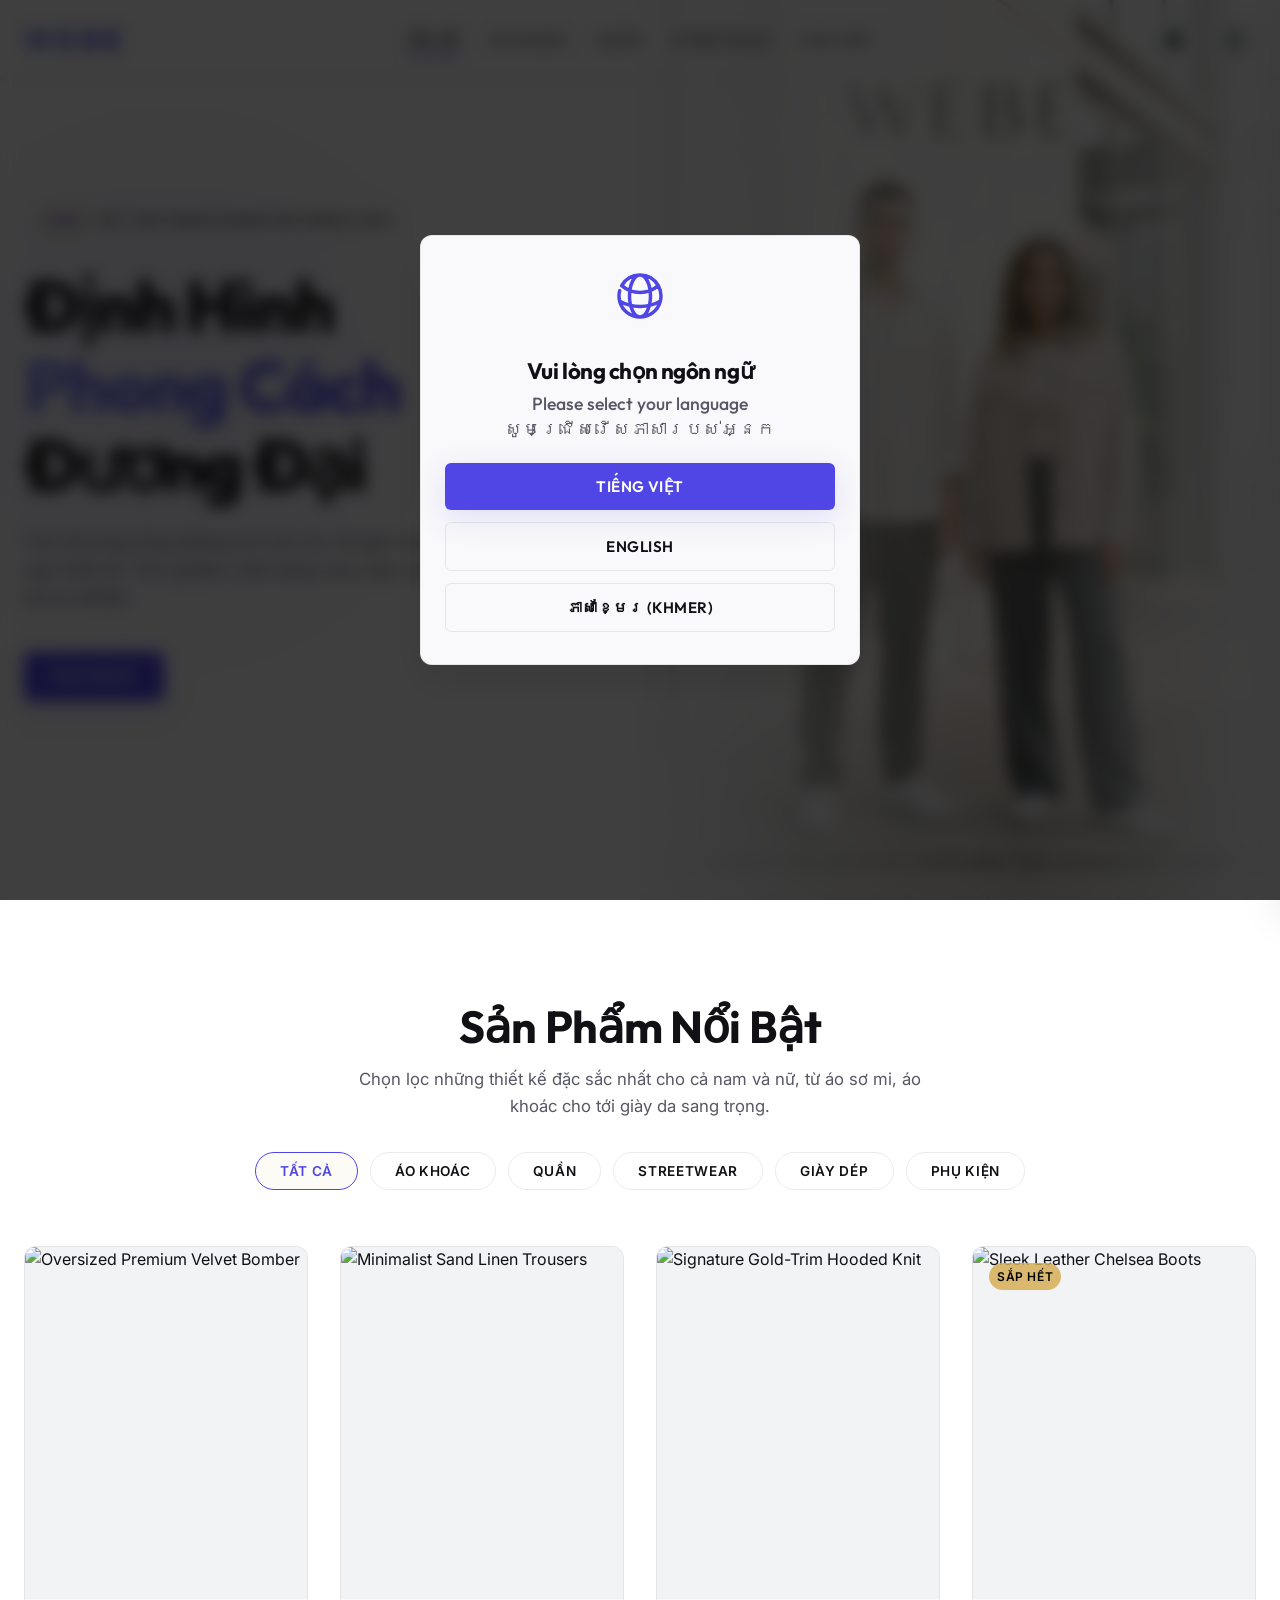
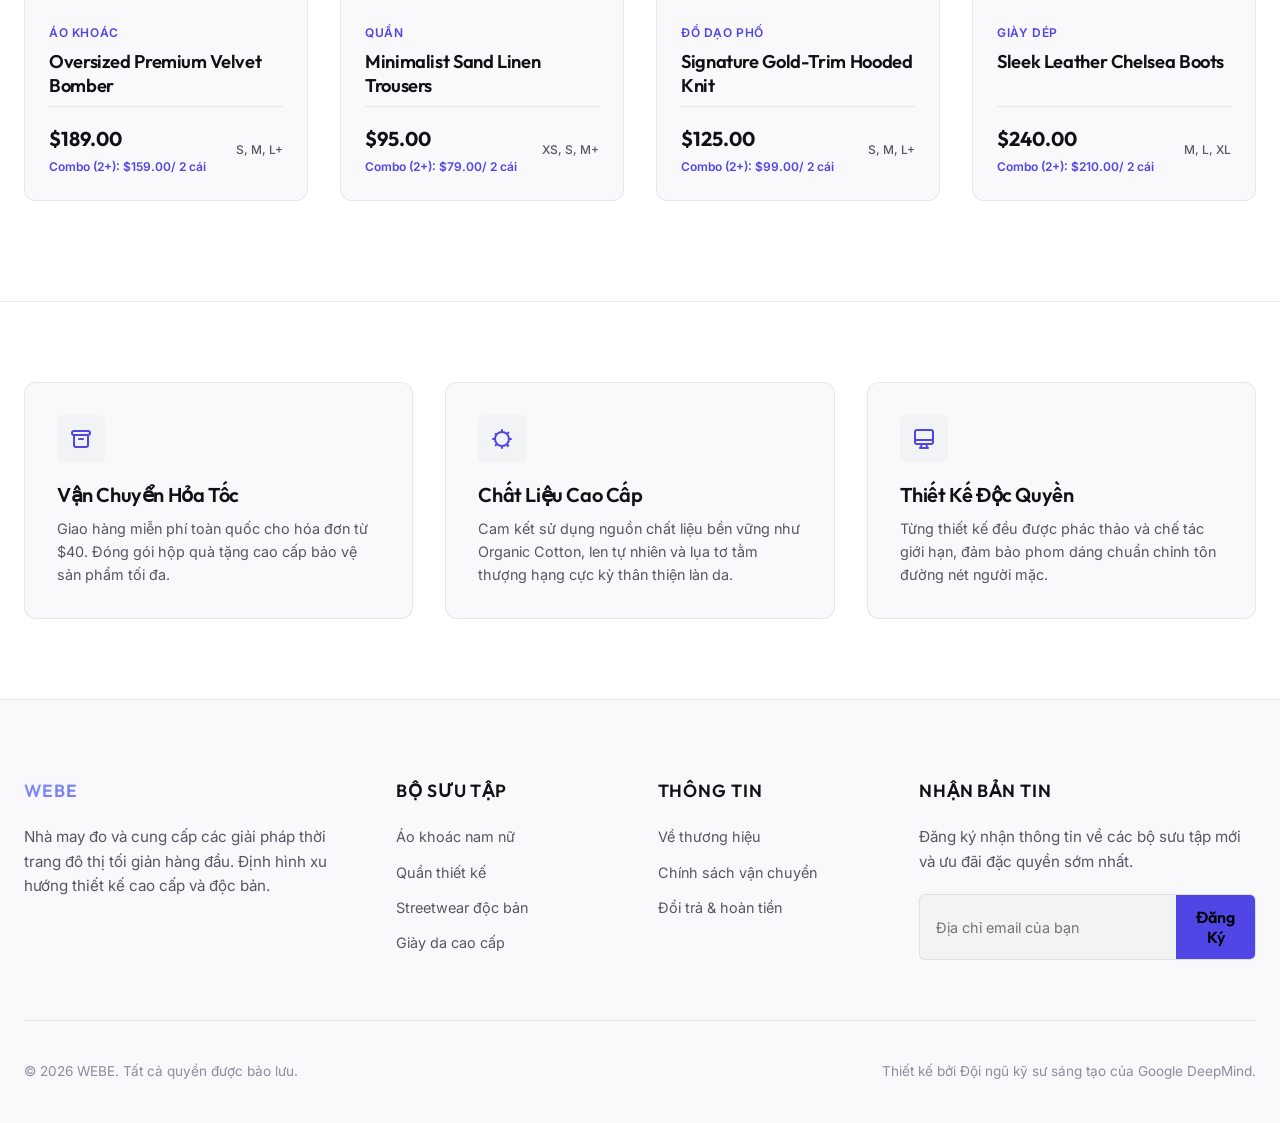
==== commit 18faffb8: "move trust propositions section to the bottom of the page and update free shipping threshold text to" ====
--- a/index.html
+++ b/index.html
@@ -88,58 +88,6 @@
     </div>
   </header>
 
-  <!-- Trust Propositions Section -->
-  <section class="features-section">
-    <div class="container">
-      <div class="features-grid">
-        <!-- Feature 1 -->
-        <div class="feature-card">
-          <div class="feature-icon">
-            <svg fill="none" stroke="currentColor" stroke-width="2" viewBox="0 0 24 24"
-              xmlns="http://www.w3.org/2000/svg">
-              <path stroke-linecap="round" stroke-linejoin="round"
-                d="M5 8h14M5 8a2 2 0 110-4h14a2 2 0 110 4M5 8v10a2 2 0 002 2h10a2 2 0 002-2V8m-9 4h4"></path>
-            </svg>
-          </div>
-          <h3 class="feature-title" data-i18n="feat1_title">Vận Chuyển Hỏa Tốc</h3>
-          <p class="feature-desc" data-i18n="feat1_desc">Giao hàng miễn phí toàn quốc cho hóa đơn từ $50. Đóng gói hộp
-            quà tặng cao cấp bảo vệ
-            sản phẩm tối đa.</p>
-        </div>
-        <!-- Feature 2 -->
-        <div class="feature-card">
-          <div class="feature-icon">
-            <svg fill="none" stroke="currentColor" stroke-width="2" viewBox="0 0 24 24"
-              xmlns="http://www.w3.org/2000/svg">
-              <path stroke-linecap="round" stroke-linejoin="round"
-                d="M12 3v1m0 16v1m9-9h-1M4 12H3m15.364-6.364l-.707.707M6.343 17.657l-.707.707m0-11.314l.707.707m11.314 11.314l.707-.707M12 5a7 7 0 100 14 7 7 0 000-14z">
-              </path>
-            </svg>
-          </div>
-          <h3 class="feature-title" data-i18n="feat2_title">Chất Liệu Cao Cấp</h3>
-          <p class="feature-desc" data-i18n="feat2_desc">Cam kết sử dụng nguồn chất liệu bền vững như Organic Cotton,
-            len tự nhiên và lụa tơ
-            tằm thượng hạng cực kỳ thân thiện làn da.</p>
-        </div>
-        <!-- Feature 3 -->
-        <div class="feature-card">
-          <div class="feature-icon">
-            <svg fill="none" stroke="currentColor" stroke-width="2" viewBox="0 0 24 24"
-              xmlns="http://www.w3.org/2000/svg">
-              <path stroke-linecap="round" stroke-linejoin="round"
-                d="M9.75 17L9 20l-1 1h8l-1-1-.75-3M3 13h18M5 17h14a2 2 0 002-2V5a2 2 0 00-2-2H5a2 2 0 00-2 2v10a2 2 0 002 2z">
-              </path>
-            </svg>
-          </div>
-          <h3 class="feature-title" data-i18n="feat3_title">Thiết Kế Độc Quyền</h3>
-          <p class="feature-desc" data-i18n="feat3_desc">Từng thiết kế đều được phác thảo và chế tác giới hạn, đảm bảo
-            phom dáng chuẩn chỉnh
-            tôn đường nét người mặc.</p>
-        </div>
-      </div>
-    </div>
-  </section>
-
   <!-- Collection Section -->
   <section class="collection-section" id="collection">
     <div class="container">
@@ -319,6 +267,58 @@
     </form>
   </div>
 
+  <!-- Trust Propositions Section -->
+  <section class="features-section" style="border-top: 1px solid var(--border-color); border-bottom: none;">
+    <div class="container">
+      <div class="features-grid">
+        <!-- Feature 1 -->
+        <div class="feature-card">
+          <div class="feature-icon">
+            <svg fill="none" stroke="currentColor" stroke-width="2" viewBox="0 0 24 24"
+              xmlns="http://www.w3.org/2000/svg">
+              <path stroke-linecap="round" stroke-linejoin="round"
+                d="M5 8h14M5 8a2 2 0 110-4h14a2 2 0 110 4M5 8v10a2 2 0 002 2h10a2 2 0 002-2V8m-9 4h4"></path>
+            </svg>
+          </div>
+          <h3 class="feature-title" data-i18n="feat1_title">Vận Chuyển Hỏa Tốc</h3>
+          <p class="feature-desc" data-i18n="feat1_desc">Giao hàng miễn phí toàn quốc cho hóa đơn từ $40. Đóng gói hộp
+            quà tặng cao cấp bảo vệ
+            sản phẩm tối đa.</p>
+        </div>
+        <!-- Feature 2 -->
+        <div class="feature-card">
+          <div class="feature-icon">
+            <svg fill="none" stroke="currentColor" stroke-width="2" viewBox="0 0 24 24"
+              xmlns="http://www.w3.org/2000/svg">
+              <path stroke-linecap="round" stroke-linejoin="round"
+                d="M12 3v1m0 16v1m9-9h-1M4 12H3m15.364-6.364l-.707.707M6.343 17.657l-.707.707m0-11.314l.707.707m11.314 11.314l.707-.707M12 5a7 7 0 100 14 7 7 0 000-14z">
+              </path>
+            </svg>
+          </div>
+          <h3 class="feature-title" data-i18n="feat2_title">Chất Liệu Cao Cấp</h3>
+          <p class="feature-desc" data-i18n="feat2_desc">Cam kết sử dụng nguồn chất liệu bền vững như Organic Cotton,
+            len tự nhiên và lụa tơ
+            tằm thượng hạng cực kỳ thân thiện làn da.</p>
+        </div>
+        <!-- Feature 3 -->
+        <div class="feature-card">
+          <div class="feature-icon">
+            <svg fill="none" stroke="currentColor" stroke-width="2" viewBox="0 0 24 24"
+              xmlns="http://www.w3.org/2000/svg">
+              <path stroke-linecap="round" stroke-linejoin="round"
+                d="M9.75 17L9 20l-1 1h8l-1-1-.75-3M3 13h18M5 17h14a2 2 0 002-2V5a2 2 0 00-2-2H5a2 2 0 00-2 2v10a2 2 0 002 2z">
+              </path>
+            </svg>
+          </div>
+          <h3 class="feature-title" data-i18n="feat3_title">Thiết Kế Độc Quyền</h3>
+          <p class="feature-desc" data-i18n="feat3_desc">Từng thiết kế đều được phác thảo và chế tác giới hạn, đảm bảo
+            phom dáng chuẩn chỉnh
+            tôn đường nét người mặc.</p>
+        </div>
+      </div>
+    </div>
+  </section>
+
   <!-- Storefooter -->
   <footer class="footer">
     <div class="container">
@@ -400,6 +400,11 @@
   <!-- Toast Notification System -->
   <div class="toast-container" id="toastContainer"></div>
 
+  <!-- Load Firebase SDK (compat mode) -->
+  <script src="https://www.gstatic.com/firebasejs/10.8.0/firebase-app-compat.js"></script>
+  <script src="https://www.gstatic.com/firebasejs/10.8.0/firebase-firestore-compat.js"></script>
+  <script src="js/firebase-config.js"></script>
+
   <!-- Load Database and Store logic -->
   <script src="js/db.js?v=1.0.3"></script>
   <script src="js/landing.js?v=1.0.3"></script>
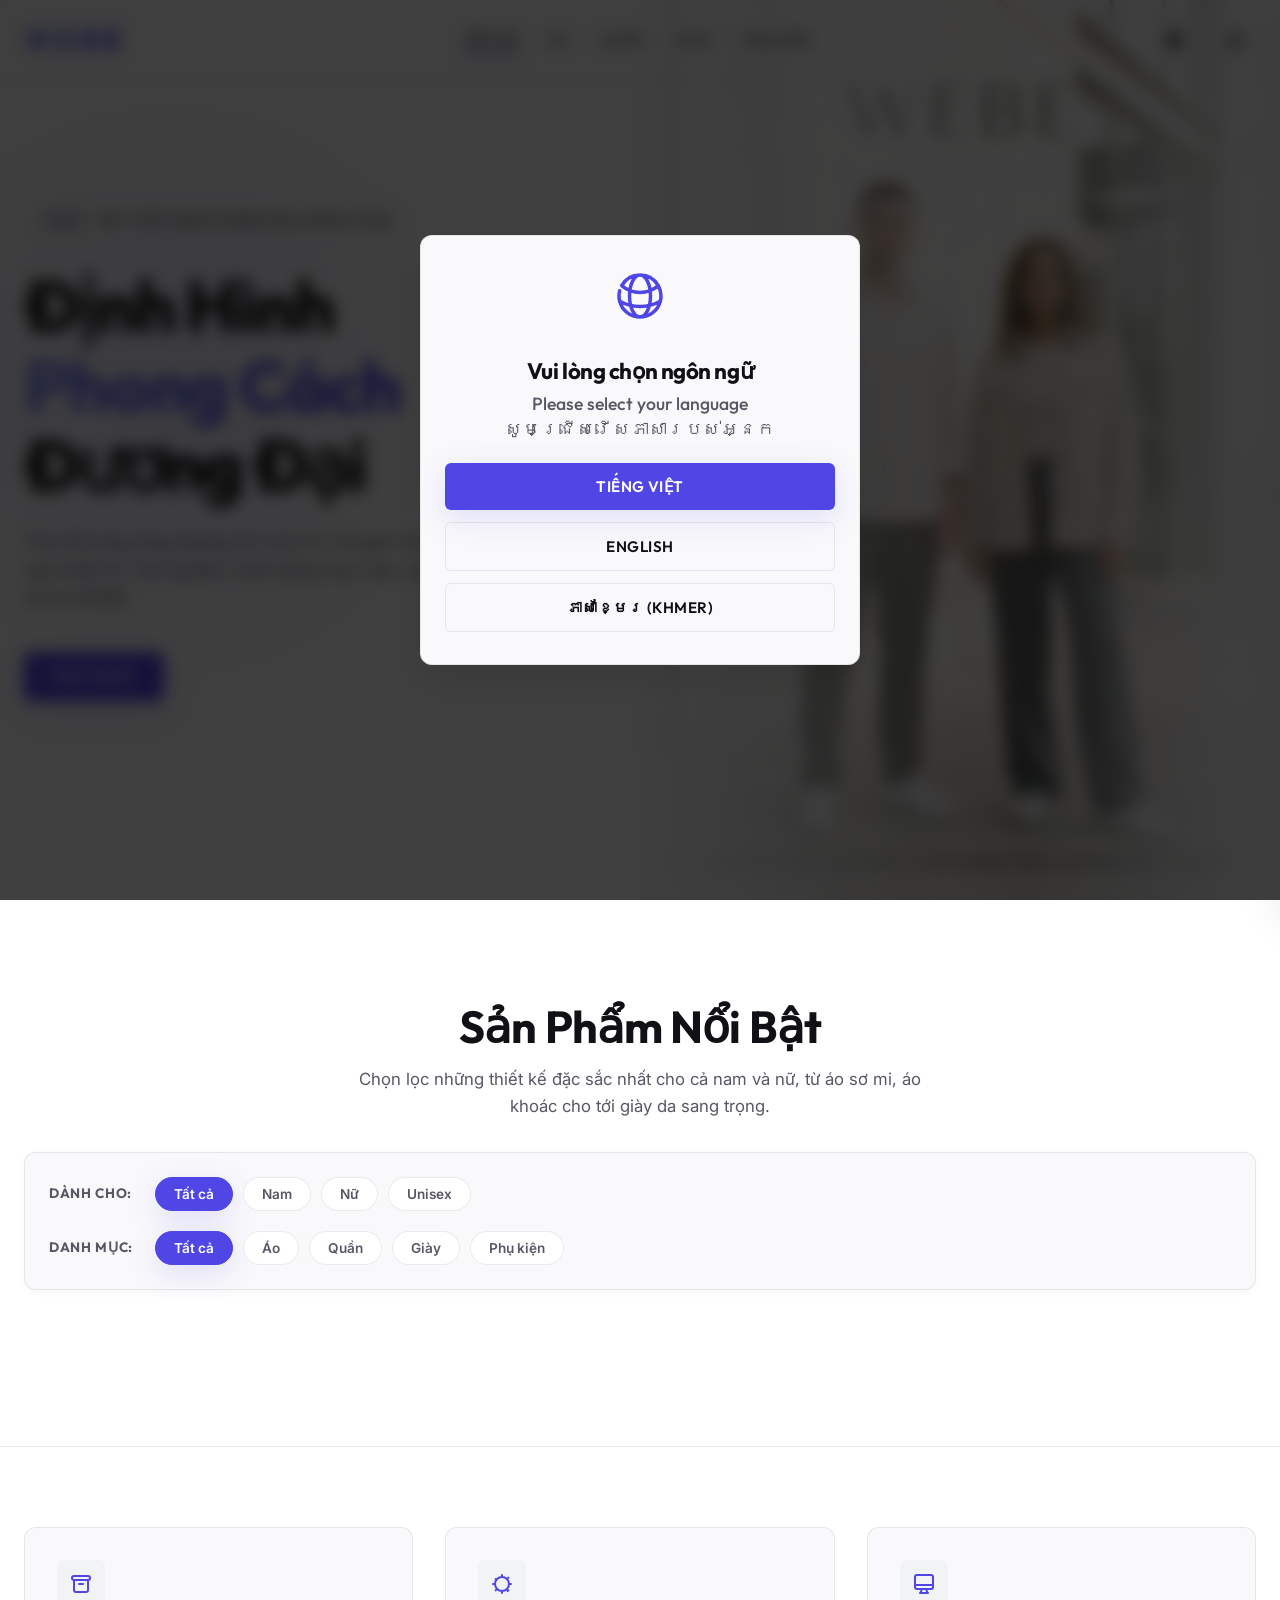
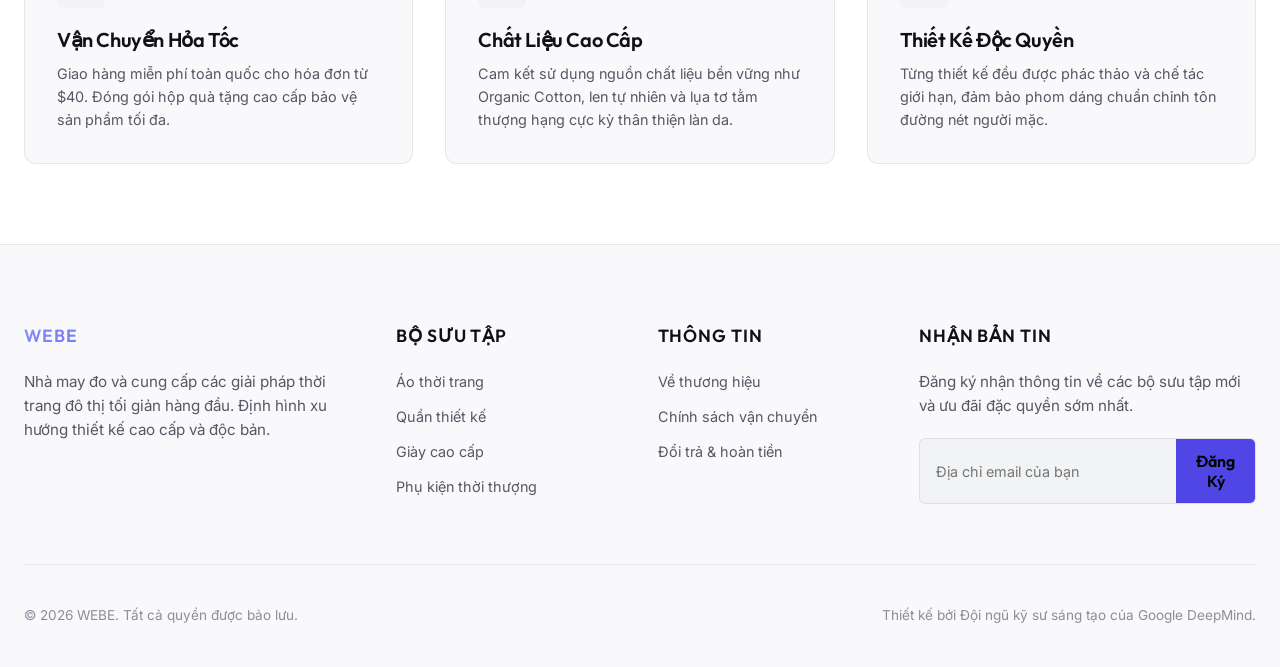
==== commit 235afba4: "feat: smart product categories and dual gender filtering system" ====
--- a/index.html
+++ b/index.html
@@ -25,10 +25,10 @@
 
       <ul class="nav-links">
         <li><a href="#" class="nav-link active" data-filter="all" data-i18n="nav_all">Tất Cả</a></li>
-        <li><a href="#" class="nav-link" data-filter="Outerwear" data-i18n="nav_outerwear">Áo Khoác</a></li>
+        <li><a href="#" class="nav-link" data-filter="Outerwear" data-i18n="nav_outerwear">Áo</a></li>
         <li><a href="#" class="nav-link" data-filter="Trousers" data-i18n="nav_trousers">Quần</a></li>
-        <li><a href="#" class="nav-link" data-filter="Streetwear" data-i18n="nav_streetwear">Streetwear</a></li>
-        <li><a href="#" class="nav-link" data-filter="Footwear" data-i18n="nav_footwear">Giày Dép</a></li>
+        <li><a href="#" class="nav-link" data-filter="Footwear" data-i18n="nav_footwear">Giày</a></li>
+        <li><a href="#" class="nav-link" data-filter="Accessories" data-i18n="nav_accessories">Phụ kiện</a></li>
       </ul>
 
       <div class="nav-actions">
@@ -97,14 +97,29 @@
           giày da sang trọng.
         </p>
 
-        <!-- Category Filter Tabs -->
-        <div class="filter-tabs">
-          <button class="filter-tab active" data-filter="all" data-i18n="coll_tab_all">Tất cả</button>
-          <button class="filter-tab" data-filter="Outerwear" data-i18n="coll_tab_outer">Áo khoác</button>
-          <button class="filter-tab" data-filter="Trousers" data-i18n="coll_tab_trousers">Quần</button>
-          <button class="filter-tab" data-filter="Streetwear" data-i18n="coll_tab_street">Streetwear</button>
-          <button class="filter-tab" data-filter="Footwear" data-i18n="coll_tab_footwear">Giày dép</button>
-          <button class="filter-tab" data-filter="Accessories" data-i18n="coll_tab_acc">Phụ kiện</button>
+        <!-- Dual Smart Filter Bar -->
+        <div class="smart-filter-bar">
+          <!-- Row 1: Target Gender Filter -->
+          <div class="filter-row gender-filter-row">
+            <span class="filter-label" data-i18n="filter_target_label">Dành cho:</span>
+            <div class="filter-options">
+              <button class="filter-btn gender-btn active" data-gender="all" data-i18n="filter_target_all">Tất cả</button>
+              <button class="filter-btn gender-btn" data-gender="Men" data-i18n="filter_target_men">Nam</button>
+              <button class="filter-btn gender-btn" data-gender="Women" data-i18n="filter_target_women">Nữ</button>
+              <button class="filter-btn gender-btn" data-gender="Unisex" data-i18n="filter_target_unisex">Unisex</button>
+            </div>
+          </div>
+          <!-- Row 2: Product Category Filter -->
+          <div class="filter-row category-filter-row">
+            <span class="filter-label" data-i18n="filter_category_label">Danh mục:</span>
+            <div class="filter-options">
+              <button class="filter-btn category-btn active" data-category="all" data-i18n="coll_tab_all">Tất cả</button>
+              <button class="filter-btn category-btn" data-category="Outerwear" data-i18n="coll_tab_outer">Áo</button>
+              <button class="filter-btn category-btn" data-category="Trousers" data-i18n="coll_tab_trousers">Quần</button>
+              <button class="filter-btn category-btn" data-category="Footwear" data-i18n="coll_tab_footwear">Giày</button>
+              <button class="filter-btn category-btn" data-category="Accessories" data-i18n="coll_tab_acc">Phụ kiện</button>
+            </div>
+          </div>
         </div>
       </div>
 
@@ -333,11 +348,10 @@
         <div class="footer-col">
           <h4 data-i18n="foot_coll_title">Bộ Sưu Tập</h4>
           <div class="footer-links">
-            <a href="#" class="footer-link" data-filter="Outerwear" data-i18n="foot_links_outer">Áo khoác nam nữ</a>
+            <a href="#" class="footer-link" data-filter="Outerwear" data-i18n="foot_links_outer">Áo thời trang</a>
             <a href="#" class="footer-link" data-filter="Trousers" data-i18n="foot_links_trousers">Quần thiết kế</a>
-            <a href="#" class="footer-link" data-filter="Streetwear" data-i18n="foot_links_street">Streetwear độc
-              bản</a>
-            <a href="#" class="footer-link" data-filter="Footwear" data-i18n="foot_links_footwear">Giày da cao cấp</a>
+            <a href="#" class="footer-link" data-filter="Footwear" data-i18n="foot_links_footwear">Giày cao cấp</a>
+            <a href="#" class="footer-link" data-filter="Accessories" data-i18n="foot_links_acc">Phụ kiện thời thượng</a>
           </div>
         </div>
 
--- a/css/landing.css
+++ b/css/landing.css
@@ -266,28 +266,109 @@
   margin: 0 auto 32px;
 }
 
-.filter-tabs {
-  display: flex;
-  justify-content: center;
-  gap: 12px;
+/* ==========================================
+   SMART DUAL FILTER BAR
+   ========================================== */
+.smart-filter-bar {
+  display: flex;
+  flex-direction: column;
+  gap: 20px;
+  margin: 32px 0 12px;
+  padding: 24px;
+  background: var(--bg-secondary);
+  border: 1px solid var(--border-color);
+  border-radius: var(--radius-md);
+  box-shadow: var(--shadow-sm);
+  text-align: left;
+}
+
+.filter-row {
+  display: flex;
+  align-items: center;
+  gap: 16px;
+}
+
+.filter-label {
+  font-family: var(--font-heading);
+  font-size: 0.85rem;
+  font-weight: 700;
+  text-transform: uppercase;
+  letter-spacing: 0.05em;
+  color: var(--text-secondary);
+  min-width: 90px;
+  flex-shrink: 0;
+}
+
+.filter-options {
+  display: flex;
+  gap: 10px;
   flex-wrap: wrap;
 }
 
-.filter-tab {
-  padding: 10px 24px;
+.filter-btn {
+  padding: 8px 18px;
+  font-size: 0.85rem;
+  font-weight: 600;
   border-radius: var(--radius-full);
   border: 1px solid var(--border-color);
-  font-size: 0.85rem;
-  font-weight: 600;
-  text-transform: uppercase;
-  letter-spacing: 0.05em;
-  transition: var(--transition-fast);
-}
-
-.filter-tab:hover, .filter-tab.active {
+  background-color: var(--bg-primary);
+  color: var(--text-secondary);
+  transition: var(--transition-normal);
+  cursor: pointer;
+  outline: none;
+}
+
+.filter-btn:hover {
+  border-color: var(--text-primary);
+  color: var(--text-primary);
+  transform: translateY(-1px);
+}
+
+.filter-btn.active {
+  background-color: var(--accent);
+  color: #ffffff;
   border-color: var(--accent);
-  background-color: rgba(214, 175, 87, 0.05);
-  color: var(--accent);
+  box-shadow: var(--shadow-accent);
+}
+
+/* Responsive adjustments for Smart Filter */
+@media (max-width: 768px) {
+  .smart-filter-bar {
+    padding: 16px;
+    gap: 16px;
+    margin: 20px 0 10px;
+  }
+  
+  .filter-row {
+    flex-direction: column;
+    align-items: flex-start;
+    gap: 8px;
+    width: 100%;
+  }
+
+  .filter-label {
+    min-width: unset;
+  }
+
+  .filter-options {
+    width: 100%;
+    flex-wrap: nowrap;
+    overflow-x: auto;
+    -webkit-overflow-scrolling: touch;
+    padding-bottom: 6px;
+    margin: 0;
+    scrollbar-width: none;
+  }
+
+  .filter-options::-webkit-scrollbar {
+    display: none;
+  }
+
+  .filter-btn {
+    flex-shrink: 0;
+    padding: 6px 14px;
+    font-size: 0.8rem;
+  }
 }
 
 /* Product Cards Grid */
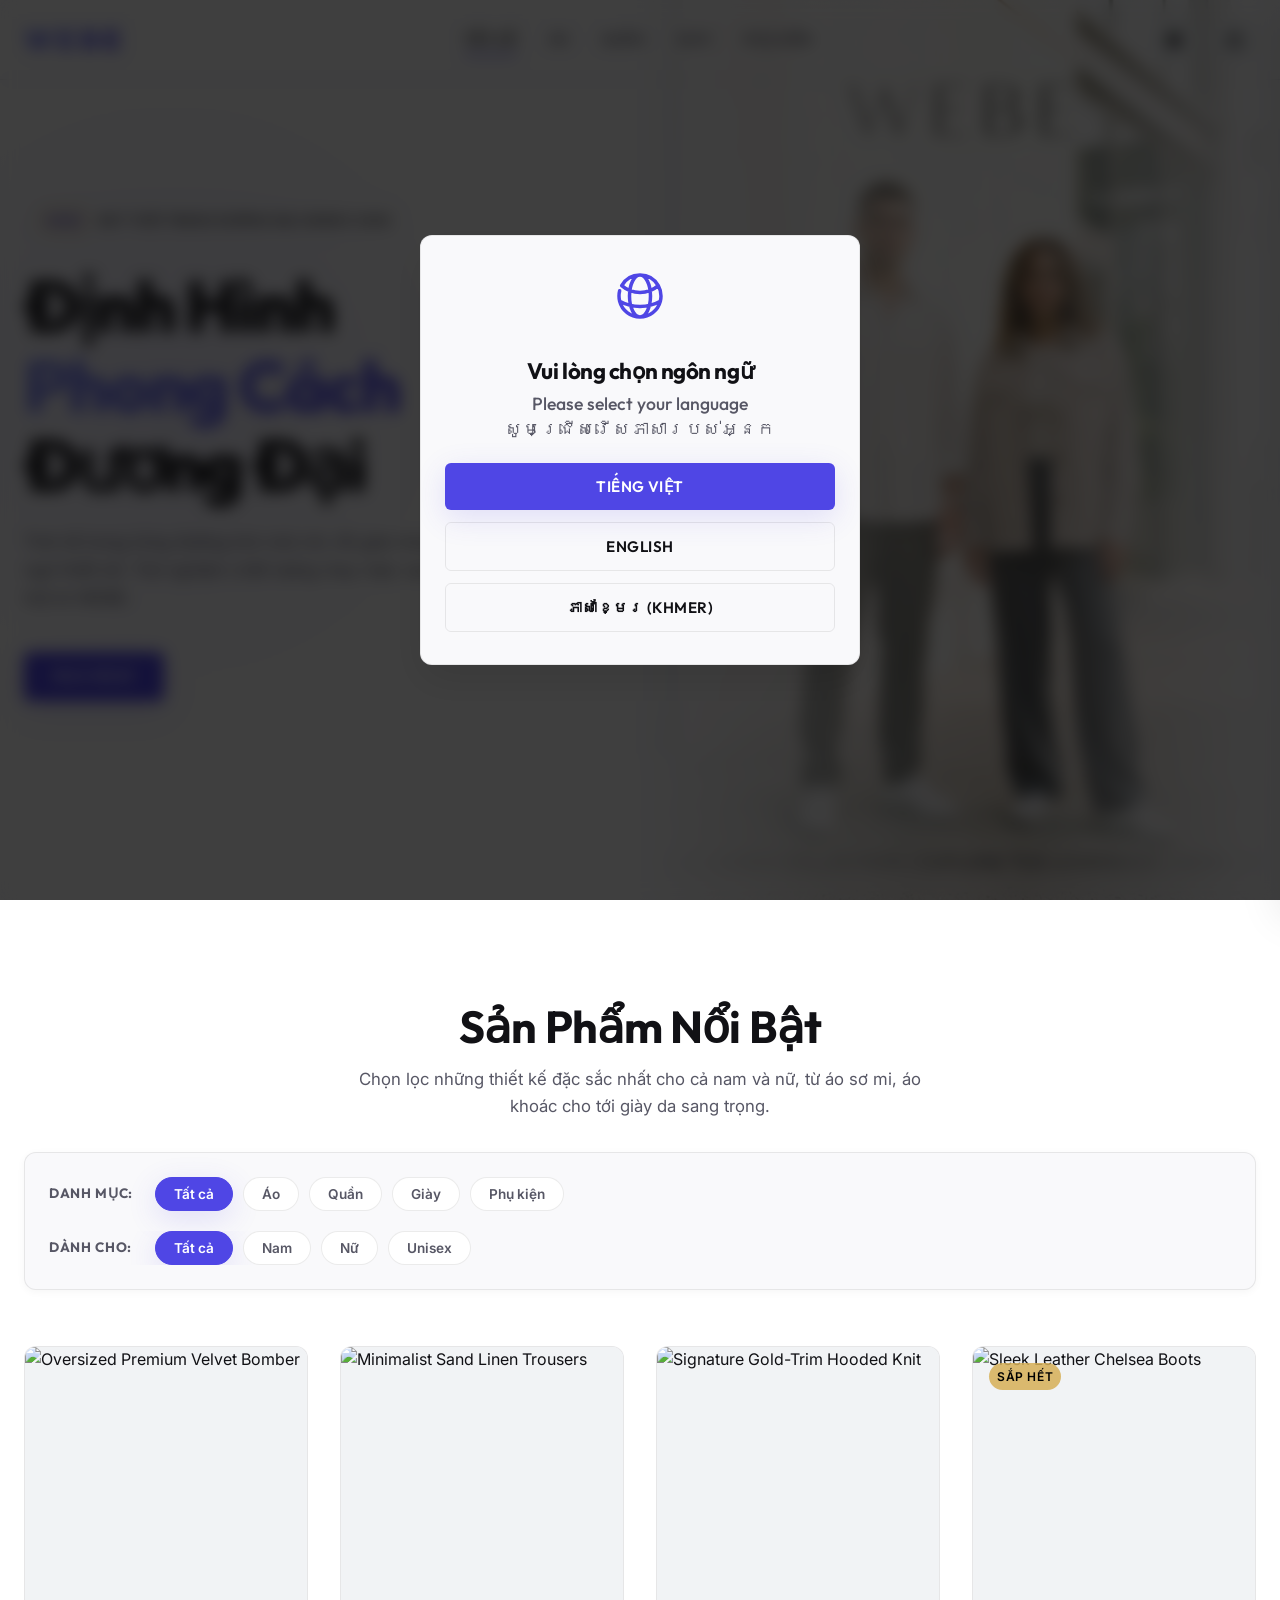
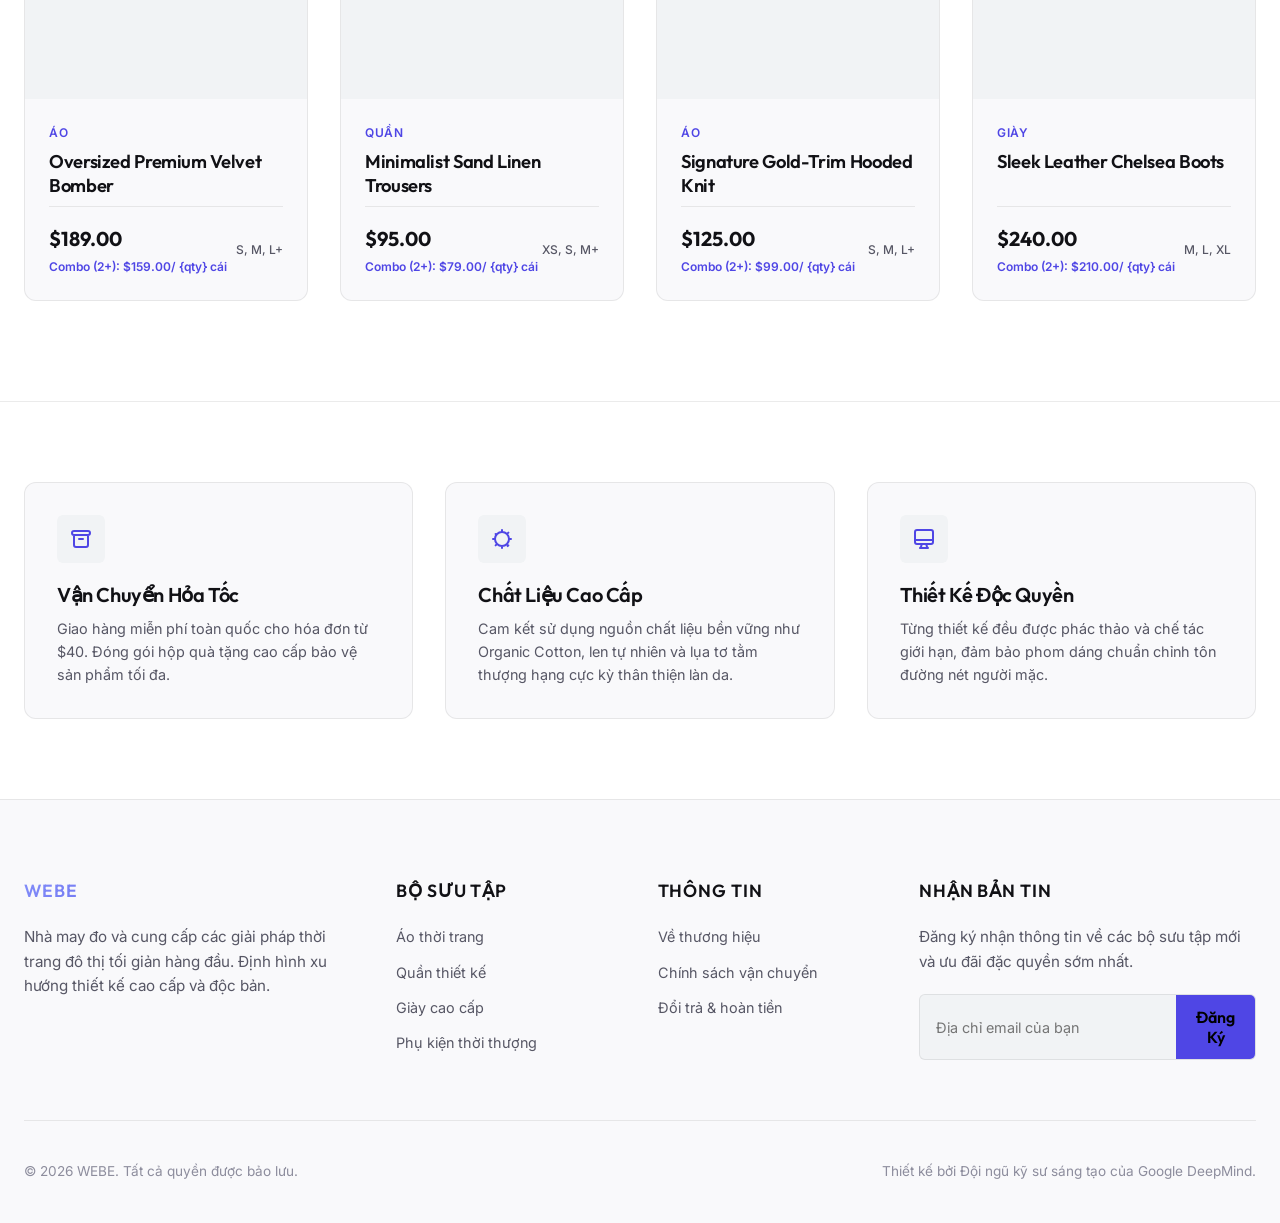
==== commit 11445555: "feat: update category classification and smart gender filters" ====
--- a/index.html
+++ b/index.html
@@ -25,10 +25,42 @@
 
       <ul class="nav-links">
         <li><a href="#" class="nav-link active" data-filter="all" data-i18n="nav_all">Tất Cả</a></li>
-        <li><a href="#" class="nav-link" data-filter="Outerwear" data-i18n="nav_outerwear">Áo</a></li>
-        <li><a href="#" class="nav-link" data-filter="Trousers" data-i18n="nav_trousers">Quần</a></li>
-        <li><a href="#" class="nav-link" data-filter="Footwear" data-i18n="nav_footwear">Giày</a></li>
-        <li><a href="#" class="nav-link" data-filter="Accessories" data-i18n="nav_accessories">Phụ kiện</a></li>
+        
+        <li class="nav-item-dropdown">
+          <a href="#" class="nav-link" data-filter="Outerwear" data-i18n="nav_outerwear">Áo</a>
+          <ul class="dropdown-menu">
+            <li><a href="#" class="dropdown-item" data-filter="Outerwear" data-gender="Men" data-i18n="nav_outerwear_men">Áo Nam</a></li>
+            <li><a href="#" class="dropdown-item" data-filter="Outerwear" data-gender="Women" data-i18n="nav_outerwear_women">Áo Nữ</a></li>
+            <li><a href="#" class="dropdown-item" data-filter="Outerwear" data-gender="all" data-i18n="nav_outerwear_all">Tất Cả Áo</a></li>
+          </ul>
+        </li>
+
+        <li class="nav-item-dropdown">
+          <a href="#" class="nav-link" data-filter="Trousers" data-i18n="nav_trousers">Quần</a>
+          <ul class="dropdown-menu">
+            <li><a href="#" class="dropdown-item" data-filter="Trousers" data-gender="Men" data-i18n="nav_trousers_men">Quần Nam</a></li>
+            <li><a href="#" class="dropdown-item" data-filter="Trousers" data-gender="Women" data-i18n="nav_trousers_women">Quần Nữ</a></li>
+            <li><a href="#" class="dropdown-item" data-filter="Trousers" data-gender="all" data-i18n="nav_trousers_all">Tất Cả Quần</a></li>
+          </ul>
+        </li>
+
+        <li class="nav-item-dropdown">
+          <a href="#" class="nav-link" data-filter="Footwear" data-i18n="nav_footwear">Giày</a>
+          <ul class="dropdown-menu">
+            <li><a href="#" class="dropdown-item" data-filter="Footwear" data-gender="Men" data-i18n="nav_footwear_men">Giày Nam</a></li>
+            <li><a href="#" class="dropdown-item" data-filter="Footwear" data-gender="Women" data-i18n="nav_footwear_women">Giày Nữ</a></li>
+            <li><a href="#" class="dropdown-item" data-filter="Footwear" data-gender="all" data-i18n="nav_footwear_all">Tất Cả Giày</a></li>
+          </ul>
+        </li>
+
+        <li class="nav-item-dropdown">
+          <a href="#" class="nav-link" data-filter="Accessories" data-i18n="nav_accessories">Phụ kiện</a>
+          <ul class="dropdown-menu">
+            <li><a href="#" class="dropdown-item" data-filter="Accessories" data-gender="Men" data-i18n="nav_accessories_men">Phụ kiện Nam</a></li>
+            <li><a href="#" class="dropdown-item" data-filter="Accessories" data-gender="Women" data-i18n="nav_accessories_women">Phụ kiện Nữ</a></li>
+            <li><a href="#" class="dropdown-item" data-filter="Accessories" data-gender="all" data-i18n="nav_accessories_all">Tất Cả Phụ kiện</a></li>
+          </ul>
+        </li>
       </ul>
 
       <div class="nav-actions">
@@ -99,17 +131,7 @@
 
         <!-- Dual Smart Filter Bar -->
         <div class="smart-filter-bar">
-          <!-- Row 1: Target Gender Filter -->
-          <div class="filter-row gender-filter-row">
-            <span class="filter-label" data-i18n="filter_target_label">Dành cho:</span>
-            <div class="filter-options">
-              <button class="filter-btn gender-btn active" data-gender="all" data-i18n="filter_target_all">Tất cả</button>
-              <button class="filter-btn gender-btn" data-gender="Men" data-i18n="filter_target_men">Nam</button>
-              <button class="filter-btn gender-btn" data-gender="Women" data-i18n="filter_target_women">Nữ</button>
-              <button class="filter-btn gender-btn" data-gender="Unisex" data-i18n="filter_target_unisex">Unisex</button>
-            </div>
-          </div>
-          <!-- Row 2: Product Category Filter -->
+          <!-- Row 1: Product Category Filter -->
           <div class="filter-row category-filter-row">
             <span class="filter-label" data-i18n="filter_category_label">Danh mục:</span>
             <div class="filter-options">
@@ -118,6 +140,16 @@
               <button class="filter-btn category-btn" data-category="Trousers" data-i18n="coll_tab_trousers">Quần</button>
               <button class="filter-btn category-btn" data-category="Footwear" data-i18n="coll_tab_footwear">Giày</button>
               <button class="filter-btn category-btn" data-category="Accessories" data-i18n="coll_tab_acc">Phụ kiện</button>
+            </div>
+          </div>
+          <!-- Row 2: Target Gender Filter (Dynamic sub-filter) -->
+          <div class="filter-row gender-filter-row" id="genderFilterRow">
+            <span class="filter-label" data-i18n="filter_target_label">Dành cho:</span>
+            <div class="filter-options">
+              <button class="filter-btn gender-btn active" data-gender="all" data-i18n="filter_target_all">Tất cả</button>
+              <button class="filter-btn gender-btn" data-gender="Men" data-i18n="filter_target_men">Nam</button>
+              <button class="filter-btn gender-btn" data-gender="Women" data-i18n="filter_target_women">Nữ</button>
+              <button class="filter-btn gender-btn" data-gender="Unisex" data-i18n="filter_target_unisex">Unisex</button>
             </div>
           </div>
         </div>
--- a/css/landing.css
+++ b/css/landing.css
@@ -44,6 +44,53 @@
 .nav-links {
   display: flex;
   gap: 32px;
+  align-items: center;
+}
+
+.nav-item-dropdown {
+  position: relative;
+}
+
+.dropdown-menu {
+  position: absolute;
+  top: 100%;
+  left: 50%;
+  transform: translateX(-50%) translateY(10px);
+  background: var(--bg-secondary);
+  border: 1px solid var(--border-color);
+  border-radius: var(--radius-sm);
+  padding: 8px 0;
+  min-width: 160px;
+  box-shadow: var(--shadow-md);
+  opacity: 0;
+  visibility: hidden;
+  transition: opacity 0.25s ease, transform 0.25s ease, visibility 0.25s;
+  z-index: 1000;
+  display: flex;
+  flex-direction: column;
+  gap: 2px;
+}
+
+.nav-item-dropdown:hover .dropdown-menu {
+  opacity: 1;
+  visibility: visible;
+  transform: translateX(-50%) translateY(4px);
+}
+
+.dropdown-item {
+  padding: 8px 16px;
+  font-size: 0.8rem;
+  font-weight: 600;
+  color: var(--text-secondary);
+  text-align: left;
+  white-space: nowrap;
+  transition: var(--transition-fast);
+  display: block;
+}
+
+.dropdown-item:hover {
+  color: var(--accent);
+  background-color: var(--bg-tertiary);
 }
 
 .nav-link {
@@ -55,6 +102,7 @@
   color: var(--text-secondary);
   position: relative;
   padding: 6px 0;
+  display: block;
 }
 
 .nav-link::after {
@@ -329,6 +377,33 @@
   color: #ffffff;
   border-color: var(--accent);
   box-shadow: var(--shadow-accent);
+}
+
+/* Gender Filter Row Collapse/Expand Animation */
+#genderFilterRow {
+  max-height: 100px;
+  opacity: 1;
+  transform-origin: top;
+  transition: max-height 0.35s cubic-bezier(0.4, 0, 0.2, 1), 
+              opacity 0.3s ease, 
+              margin-top 0.35s ease, 
+              margin-bottom 0.35s ease, 
+              padding-top 0.35s ease, 
+              padding-bottom 0.35s ease,
+              visibility 0.35s;
+  visibility: visible;
+  overflow: hidden;
+}
+
+#genderFilterRow.collapsed {
+  max-height: 0;
+  opacity: 0;
+  margin-top: 0;
+  margin-bottom: 0;
+  padding-top: 0;
+  padding-bottom: 0;
+  visibility: hidden;
+  pointer-events: none;
 }
 
 /* Responsive adjustments for Smart Filter */
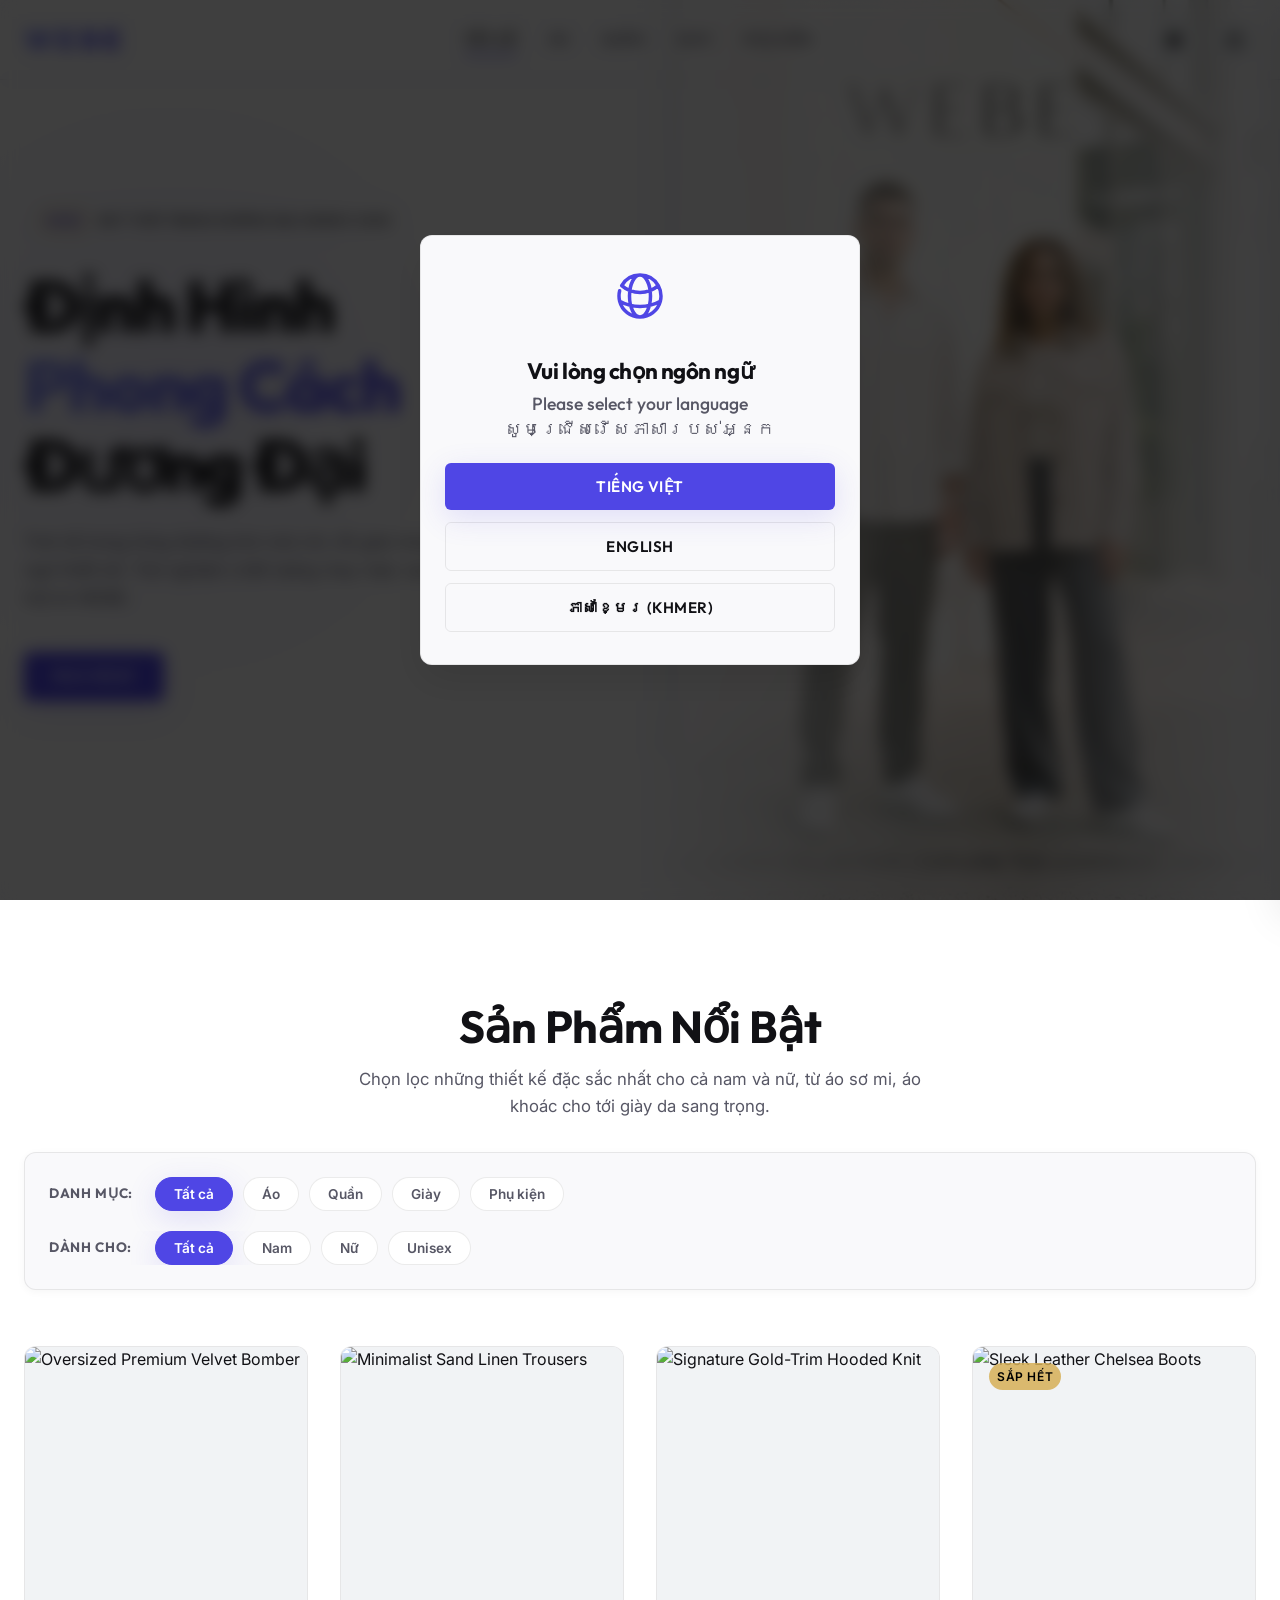
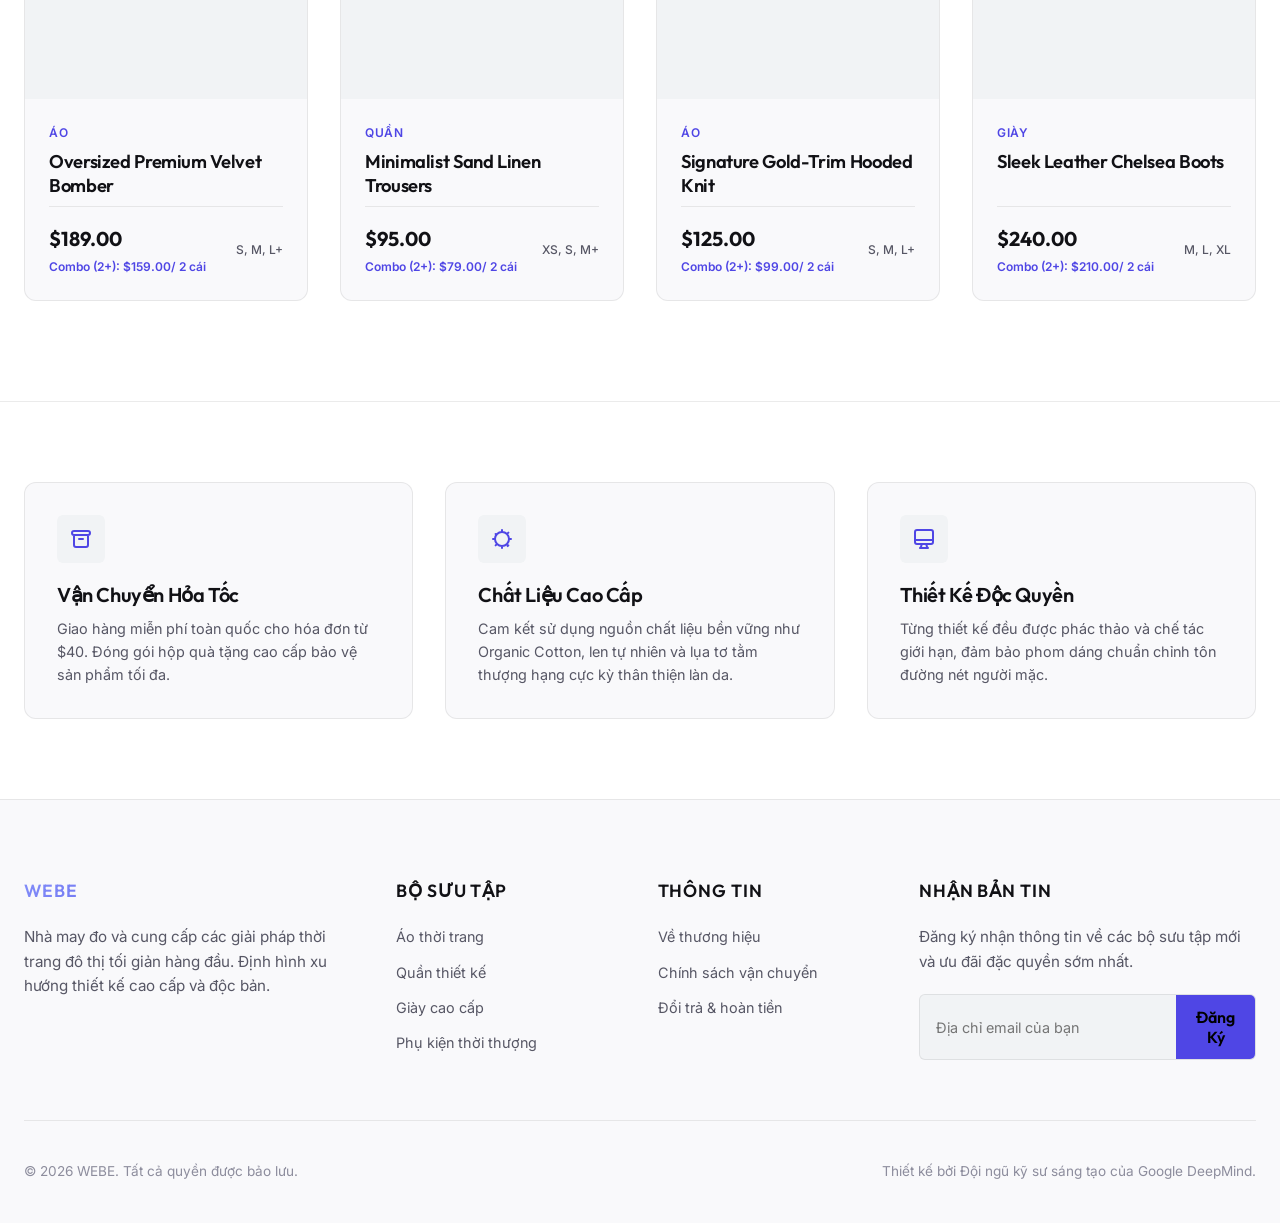
==== commit a91607b6: "feat: add full-screen lightbox image preview when product image is clicked" ====
--- a/index.html
+++ b/index.html
@@ -443,6 +443,14 @@
     </div>
   </div>
 
+  <!-- IMAGE LIGHTBOX MODAL -->
+  <div class="modal-overlay" id="imageLightbox" style="background-color: rgba(0, 0, 0, 0.95); z-index: 5000;">
+    <span class="modal-close" id="btnCloseLightbox" style="position: absolute; top: 24px; right: 24px; color: white; font-size: 3rem; cursor: pointer; z-index: 5100; user-select: none;">&times;</span>
+    <div style="max-width: 95vw; max-height: 95vh; display: flex; align-items: center; justify-content: center; position: relative;">
+      <img id="lightboxImage" src="" style="max-width: 100%; max-height: 95vh; object-fit: contain; border-radius: var(--radius-sm); box-shadow: 0 24px 50px rgba(0,0,0,0.5);">
+    </div>
+  </div>
+
   <!-- Toast Notification System -->
   <div class="toast-container" id="toastContainer"></div>
 
--- a/css/landing.css
+++ b/css/landing.css
@@ -816,6 +816,13 @@
   width: 100%;
   height: 100%;
   object-fit: cover;
+  cursor: pointer;
+  transition: transform var(--transition-normal), filter var(--transition-normal);
+}
+
+.gallery-main-img:hover {
+  transform: scale(1.02);
+  filter: brightness(0.95);
 }
 
 .gallery-thumbs {
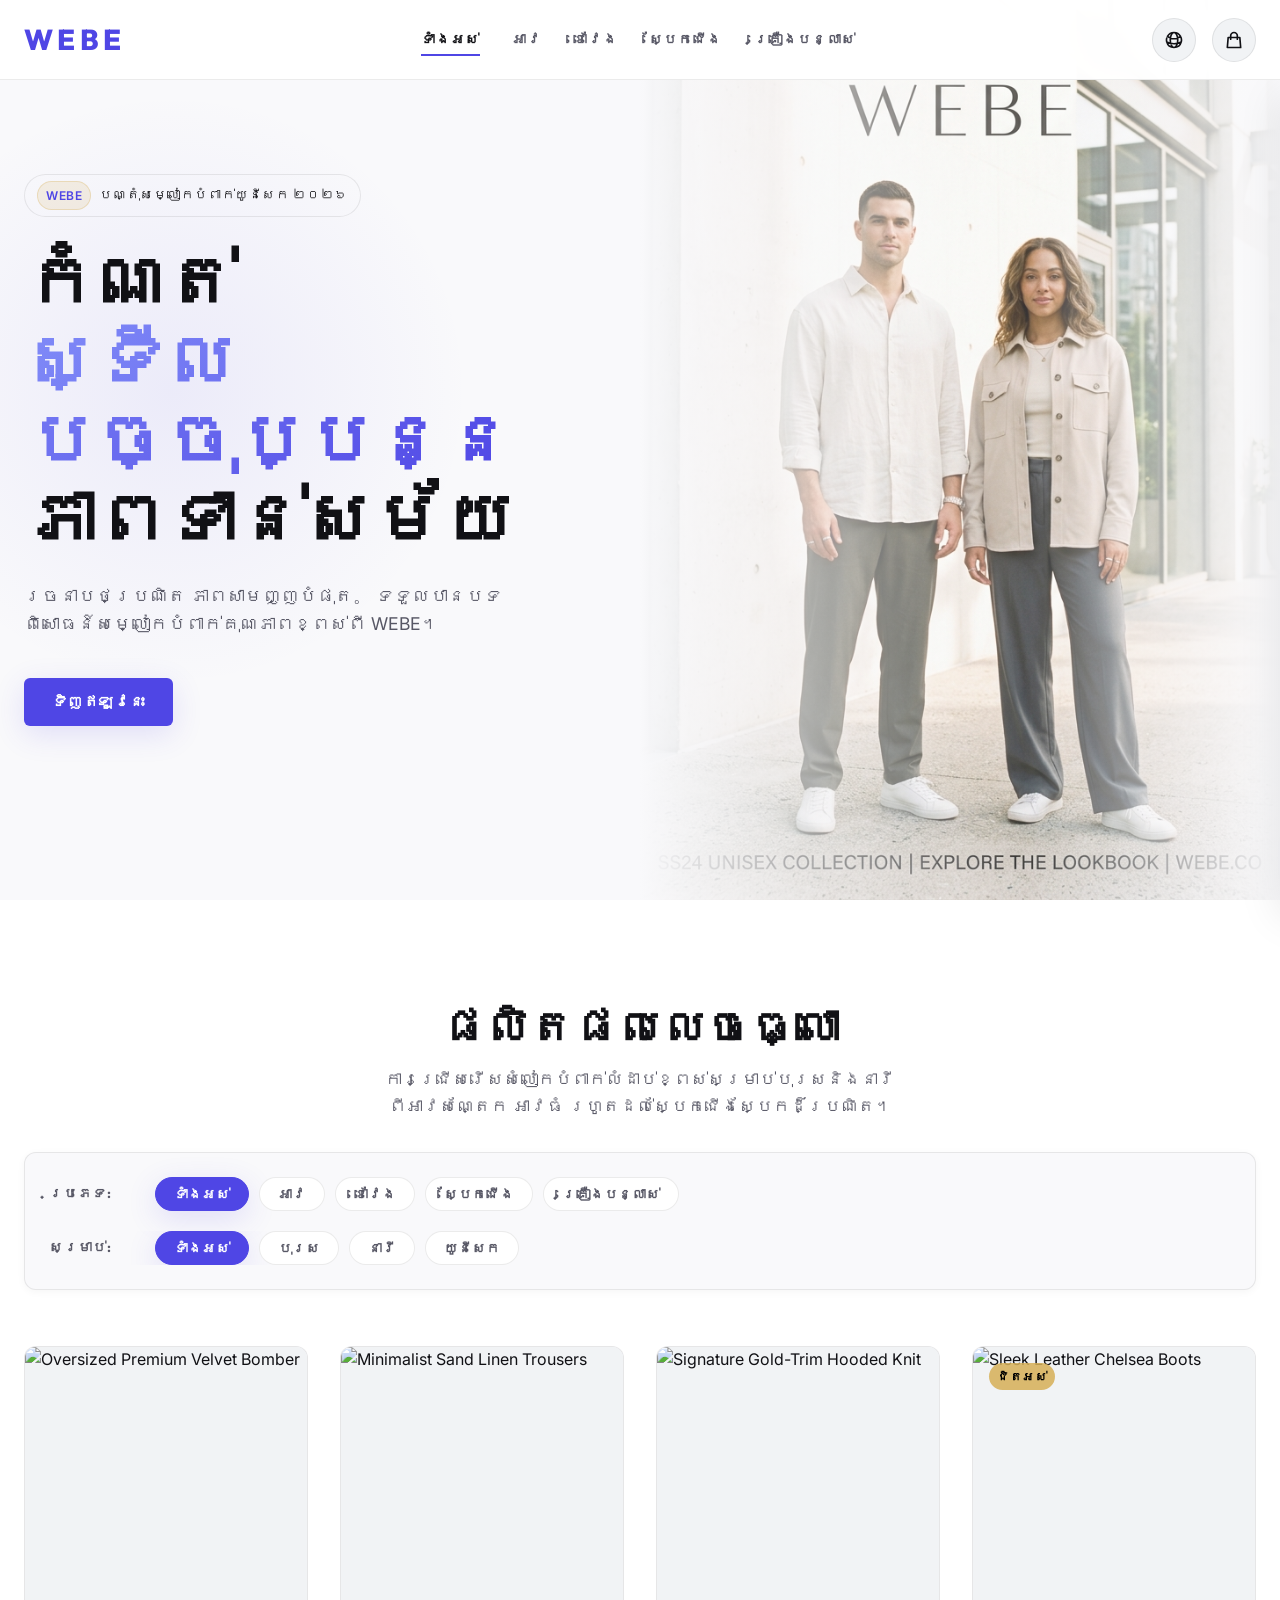
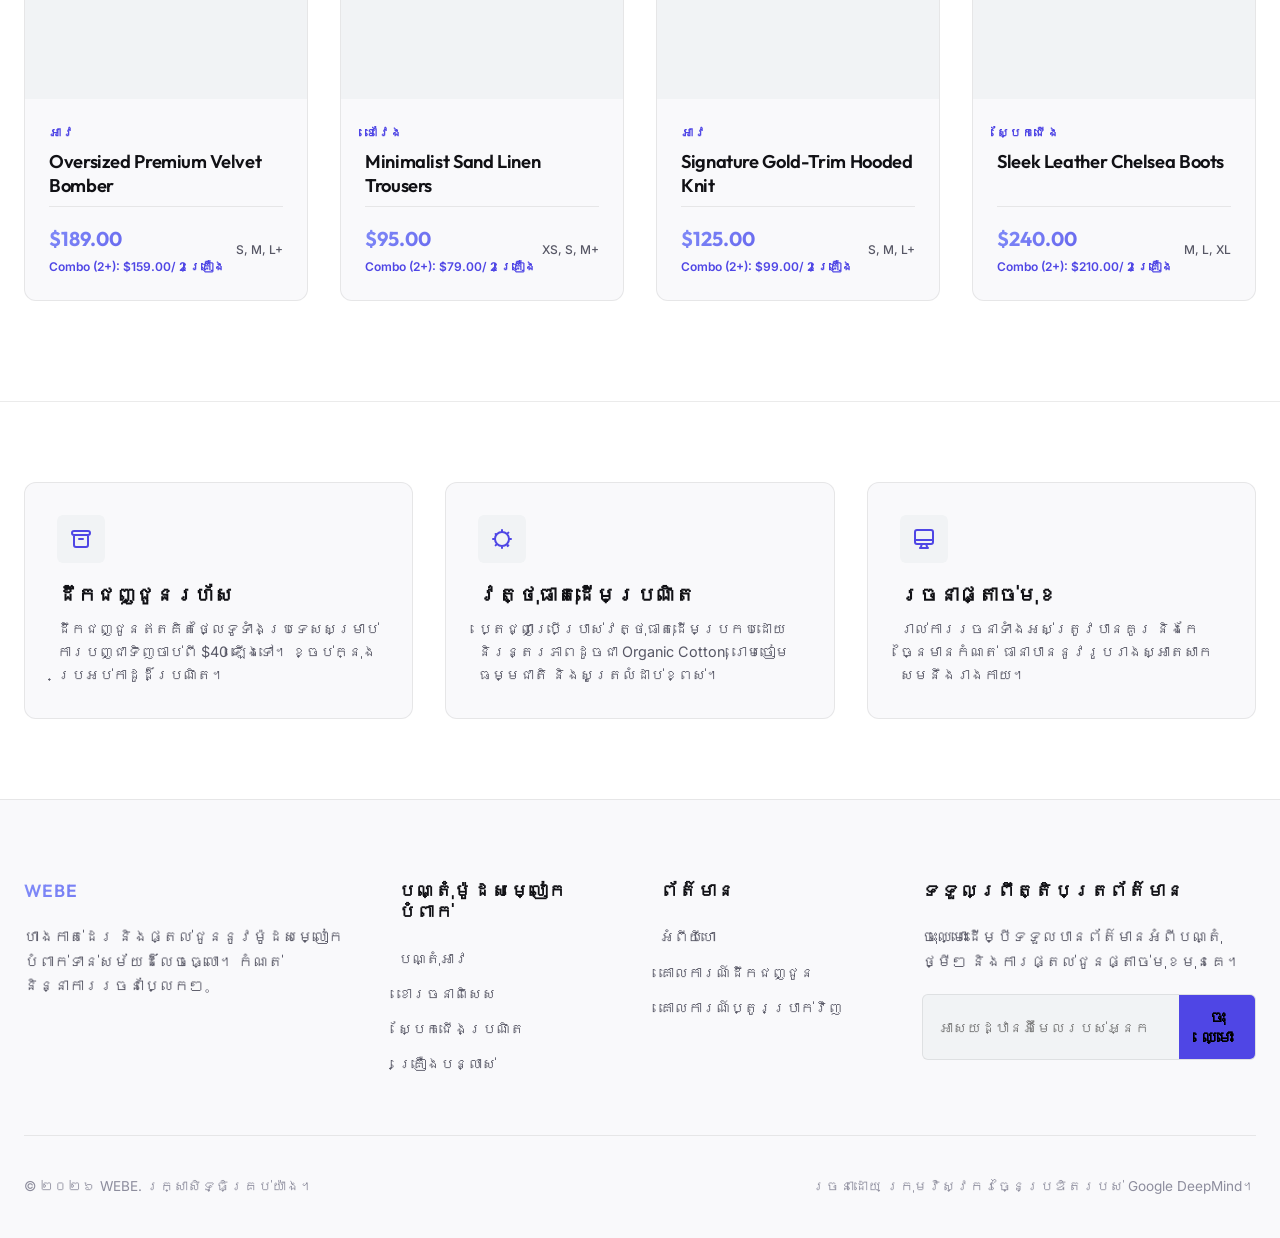
==== commit 2efa9b5f: "translate SEO meta tags and title to Khmer" ====
--- a/index.html
+++ b/index.html
@@ -4,11 +4,25 @@
 <head>
   <meta charset="UTF-8">
   <meta name="viewport" content="width=device-width, initial-scale=1.0">
-  <title>WEBE | Premium Contemporary Fashion Store</title>
+  <title>WEBE | ហាងលក់សម្លៀកបំពាក់ទាន់សម័យលំដាប់ខ្ពស់</title>
   <!-- SEO Meta Tags -->
   <meta name="description"
-    content="Khám phá bộ sưu tập thời trang đương đại WEBE. Thiết kế tối giản, chất liệu cao cấp và phong cách đô thị thời thượng.">
-  <meta name="keywords" content="thời trang, webe, premium fashion, áo khoác, streetwear, quần áo thiết kế">
+    content="ស្វែងរកបណ្តុំសម្លៀកបំពាក់ទាន់សម័យ WEBE។ ការរចនាបែបសាមញ្ញ វត្ថុធាតុដើមប្រណិត និងស្ទីលទីក្រុងទាន់សម័យ។">
+  <meta name="keywords" content="សម្លៀកបំពាក់, webe, premium fashion, អាវ, streetwear, ម៉ូដទាន់សម័យ">
+
+  <!-- Open Graph / Facebook / Messenger / Telegram -->
+  <meta property="og:type" content="website">
+  <meta property="og:url" content="https://webestore.site/">
+  <meta property="og:title" content="WEBE | ហាងលក់សម្លៀកបំពាក់ទាន់សម័យលំដាប់ខ្ពស់">
+  <meta property="og:description" content="ស្វែងរកបណ្តុំសម្លៀកបំពាក់ទាន់សម័យ WEBE។ ការរចនាបែបសាមញ្ញ វត្ថុធាតុដើមប្រណិត និងស្ទីលទីក្រុងទាន់សម័យ។">
+  <meta property="og:image" content="https://webestore.site/assets/hero_model.png">
+
+  <!-- Twitter -->
+  <meta property="twitter:card" content="summary_large_image">
+  <meta property="twitter:url" content="https://webestore.site/">
+  <meta property="twitter:title" content="WEBE | ហាងលក់សម្លៀកបំពាក់ទាន់សម័យលំដាប់ខ្ពស់">
+  <meta property="twitter:description" content="ស្វែងរកបណ្តុំសម្លៀកបំពាក់ទាន់សម័យ WEBE។ ការរចនាបែបសាមញ្ញ វត្ថុធាតុដើមប្រណិត និងស្ទីលទីក្រុងទាន់សម័យ។">
+  <meta property="twitter:image" content="https://webestore.site/assets/hero_model.png">
 
   <link rel="stylesheet" href="css/style.css">
   <link rel="stylesheet" href="css/landing.css">
--- a/css/style.css
+++ b/css/style.css
@@ -345,10 +345,10 @@
    ========================================== */
 .modal-overlay {
   position: fixed;
-  top: 0;
+  top: var(--header-height);
   left: 0;
   width: 100%;
-  height: 100%;
+  height: calc(100% - var(--header-height));
   background-color: rgba(0, 0, 0, 0.75);
   backdrop-filter: blur(8px);
   z-index: 3000;
@@ -513,6 +513,12 @@
 }
 
 /* Mobile responsive adjustments for shared style elements */
+@media (max-width: 768px) {
+  :root {
+    --header-height: 64px; /* Mobile navbar is shorter */
+  }
+}
+
 @media (max-width: 576px) {
   .modal-container {
     width: calc(100% - 24px);
@@ -543,6 +549,33 @@
     padding: 12px 16px;
     font-size: 0.9rem;
   }
-}
-
-
+
+  /* Quick View: full-screen on mobile, aligned to top */
+  #quickViewModal {
+    align-items: flex-start;
+    justify-content: flex-start;
+  }
+}
+
+/* ==========================================
+   UTILITY ANIMATIONS
+   ========================================== */
+@keyframes fadeInScale {
+  from {
+    opacity: 0;
+    transform: scale(0.92) translateY(8px);
+  }
+  to {
+    opacity: 1;
+    transform: scale(1) translateY(0);
+  }
+}
+
+/* Focus visible ring for accessibility */
+button:focus-visible,
+input:focus-visible,
+select:focus-visible,
+textarea:focus-visible {
+  outline: 2px solid var(--accent);
+  outline-offset: 2px;
+}
--- a/css/landing.css
+++ b/css/landing.css
@@ -9,18 +9,22 @@
   left: 0;
   width: 100%;
   height: var(--header-height);
-  z-index: 900;
+  z-index: 4000;
   display: flex;
   align-items: center;
   border-bottom: 1px solid var(--border-color);
   transition: var(--transition-normal);
-}
-
-.navbar.scrolled {
-  background: rgba(255, 255, 255, 0.85);
+  background: rgba(255, 255, 255, 0.97);
   backdrop-filter: blur(20px);
   -webkit-backdrop-filter: blur(20px);
+}
+
+.navbar.scrolled {
+  background: rgba(255, 255, 255, 0.92);
+  backdrop-filter: blur(24px);
+  -webkit-backdrop-filter: blur(24px);
   height: 70px;
+  box-shadow: 0 2px 16px rgba(0, 0, 0, 0.07);
 }
 
 .navbar-container {
@@ -36,9 +40,7 @@
   font-weight: 800;
   letter-spacing: 0.15em;
   display: inline-block;
-  background: linear-gradient(135deg, var(--accent-light), var(--accent));
-  -webkit-background-clip: text;
-  -webkit-text-fill-color: transparent;
+  color: var(--accent);
 }
 
 .nav-links {
@@ -485,8 +487,13 @@
   transition: var(--transition-slow);
 }
 
+.product-card:hover {
+  transform: translateY(-6px);
+  box-shadow: 0 20px 50px rgba(0, 0, 0, 0.13), 0 4px 12px rgba(79, 70, 229, 0.08);
+}
+
 .product-card:hover .product-card-img {
-  transform: scale(1.05);
+  transform: scale(1.06);
 }
 
 .product-card-badge {
@@ -551,6 +558,10 @@
   font-size: 1.25rem;
   font-weight: 700;
   font-family: var(--font-heading);
+  background: linear-gradient(135deg, var(--accent-light), var(--accent));
+  -webkit-background-clip: text;
+  -webkit-text-fill-color: transparent;
+  background-clip: text;
 }
 
 .product-card-variants {
@@ -568,14 +579,14 @@
 /* CART DRAWER SIDE PANEL */
 .cart-drawer {
   position: fixed;
-  top: 0;
+  top: var(--header-height);
   right: 0;
   width: 440px;
   max-width: 100%;
-  height: 100%;
+  height: calc(100% - var(--header-height));
   background-color: var(--bg-secondary);
   border-left: 1px solid var(--border-color);
-  z-index: 2000;
+  z-index: 3500;
   transform: translateX(100%);
   transition: var(--transition-normal);
   display: flex;
@@ -589,13 +600,13 @@
 
 .cart-overlay {
   position: fixed;
-  top: 0;
+  top: var(--header-height);
   left: 0;
   width: 100%;
-  height: 100%;
+  height: calc(100% - var(--header-height));
   background-color: rgba(0, 0, 0, 0.7);
   backdrop-filter: blur(4px);
-  z-index: 1999;
+  z-index: 3499;
   opacity: 0;
   pointer-events: none;
   transition: var(--transition-normal);
@@ -810,6 +821,9 @@
   overflow: hidden;
   background-color: var(--bg-tertiary);
   border: 1px solid var(--border-color);
+  display: flex;
+  align-items: center;
+  justify-content: center;
 }
 
 .gallery-main-img {
@@ -869,9 +883,13 @@
 .qv-price {
   font-size: 1.8rem;
   font-weight: 700;
-  color: var(--text-primary);
   margin-bottom: 24px;
   font-family: var(--font-heading);
+  background: linear-gradient(135deg, var(--accent-light), var(--accent));
+  -webkit-background-clip: text;
+  -webkit-text-fill-color: transparent;
+  background-clip: text;
+  display: inline-block;
 }
 
 .qv-desc {
@@ -1149,6 +1167,33 @@
 }
 
 @media (max-width: 576px) {
+  /* Quick View Modal: full-screen on mobile for better image display */
+  #quickViewModal .modal-container {
+    width: 100%;
+    max-width: 100%;
+    height: 100%;
+    max-height: 100%;
+    border-radius: 0;
+    overflow-y: auto;
+    margin: 0;
+  }
+
+  #quickViewModal .modal-body {
+    padding: 0;
+  }
+
+  #quickViewModal .quick-view-details {
+    padding: 20px 16px 32px;
+  }
+
+  #quickViewModal .modal-header {
+    padding: 12px 16px;
+    position: sticky;
+    top: 0;
+    z-index: 10;
+    background-color: var(--bg-secondary);
+  }
+
   .hero-title {
     font-size: 2.2rem;
   }
@@ -1194,14 +1239,34 @@
     font-size: 0.7rem;
   }
   .quick-view-container {
-    gap: 16px;
+    gap: 0;
   }
   .gallery-main-wrapper {
-    max-height: 240px;
+    aspect-ratio: unset;
+    max-height: none;
+    height: auto;
+    min-height: 200px;
+    border-radius: var(--radius-md) var(--radius-md) 0 0;
+    border-bottom: none;
+  }
+  .gallery-main-img {
+    object-fit: contain;
+    width: 100%;
+    height: auto;
+    max-height: 80vh;
+  }
+  .gallery-thumbs {
+    padding: 10px 0;
+    overflow-x: auto;
+    scrollbar-width: none;
+  }
+  .gallery-thumbs::-webkit-scrollbar {
+    display: none;
   }
   .gallery-thumb {
-    width: 44px;
-    height: 55px;
+    width: 48px;
+    height: 60px;
+    flex-shrink: 0;
   }
   .qv-title {
     font-size: 1.35rem;
@@ -1283,4 +1348,46 @@
   border-color: var(--accent);
 }
 
-
+/* ==========================================
+   FLYING DOT ADD-TO-CART ANIMATION
+   ========================================== */
+.fly-dot {
+  position: fixed;
+  width: 14px;
+  height: 14px;
+  background: var(--accent);
+  border-radius: 50%;
+  z-index: 9999;
+  pointer-events: none;
+  box-shadow: 0 0 8px rgba(214, 175, 55, 0.9), 0 0 18px rgba(214, 175, 55, 0.4);
+  transform: translate(-50%, -50%);
+  transition: none;
+}
+
+/* Cart icon bounce when receiving item */
+@keyframes cart-bounce {
+  0%   { transform: scale(1); }
+  30%  { transform: scale(1.45); }
+  55%  { transform: scale(0.88); }
+  75%  { transform: scale(1.18); }
+  90%  { transform: scale(0.96); }
+  100% { transform: scale(1); }
+}
+
+.cart-trigger.bounce {
+  animation: cart-bounce 0.55s cubic-bezier(0.36, 0.07, 0.19, 0.97);
+}
+
+/* Badge pulse */
+@keyframes badge-pulse {
+  0%   { transform: scale(1); box-shadow: 0 0 0 0 rgba(214, 175, 55, 0.7); }
+  50%  { transform: scale(1.4); box-shadow: 0 0 0 6px rgba(214, 175, 55, 0); }
+  100% { transform: scale(1); box-shadow: 0 0 0 0 rgba(214, 175, 55, 0); }
+}
+
+.cart-count.pulse {
+  animation: badge-pulse 0.55s ease-out;
+}
+
+
+
